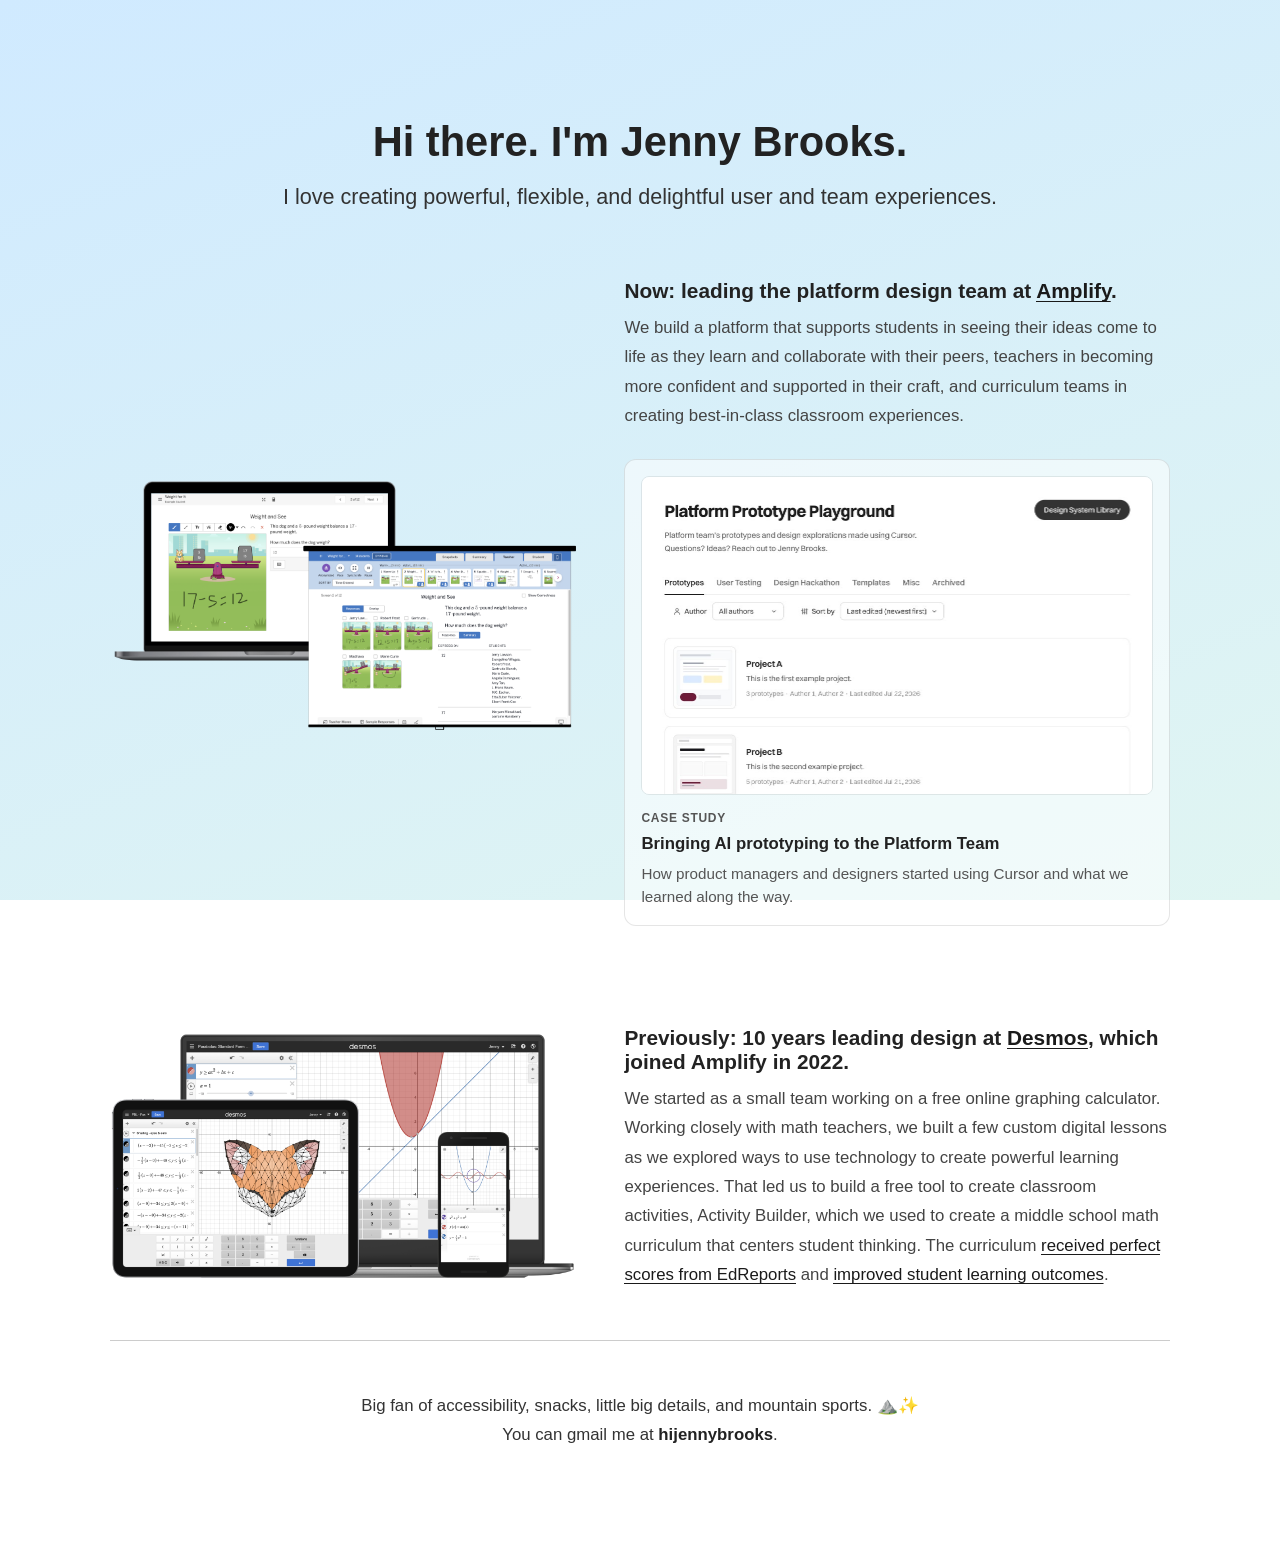
==== index.html @ a67f8aae "Improve case study layout with side-by-side images and updated thumbnails. Adds playground and GitHu" ====
<!DOCTYPE html>
<html lang="en-us">
  <head>
    <meta charset="UTF-8">
    <title>Jenny Brooks Design</title>
    <meta name="viewport" content="width=device-width, initial-scale=1">
    <link href="https://api.fontshare.com/v2/css?f[]=switzer@400,500,600,700&display=swap" rel="stylesheet">
    <link rel="stylesheet" type="text/css" href="stylesheets/stylesheet.css" media="screen">
  </head>
  <body>
    <main class="card">
      <header class="intro">
        <h1>Hi there. I'm Jenny Brooks.</h1>
        <p class="subtitle">I love creating powerful, flexible, and delightful user and team experiences.</p>
      </header>

      <div class="section">
        <img class="section-image" src="images/amplify.png" alt="Amplify Classroom activity about weights on a seesaw." />
        <div class="section-text">
          <p class="section-title">Now: leading the platform design team at <a href="https://teacher.desmos.com/">Amplify</a>.</p>
          <p class="section-description">We build a platform that supports students in seeing their ideas come to life as they learn and collaborate with their peers, teachers in becoming more confident and supported in their craft, and curriculum teams in creating best-in-class classroom experiences.</p>
          <a class="case-study-card" href="/cursor-design-team.html">
            <img class="case-study-card-image" src="images/platform-prototype-playground.png" alt="Platform Prototype Playground showing prototype project cards with author and sort filters." />
            <div class="case-study-card-body">
              <p class="case-study-card-label">Case study</p>
              <p class="case-study-card-title">Bringing AI prototyping to the Platform Team</p>
              <p class="case-study-card-description">How product managers and designers started using Cursor and what we learned along the way.</p>
            </div>
          </a>
        </div>
      </div>

      <div class="section">
        <img class="section-image" src="images/desmos.png" alt="Desmos graphing calculator shown on desktop, tablet, and mobile" />
        <div class="section-text">
          <p class="section-title">Previously: 10 years leading design at <a href="https://www.desmos.com/art">Desmos</a>, which joined Amplify in 2022.</p>
          <p class="section-description">We started as a small team working on a free online graphing calculator. Working closely with math teachers, we built a few custom digital lessons as we explored ways to use technology to create powerful learning experiences. That led us to build a free tool to create classroom activities, Activity Builder, which we used to create a middle school math curriculum that centers student thinking. The curriculum <a href="https://www.edreports.org/reports/overview/desmos-math-6-8-2022-2022">received perfect scores from EdReports</a> and <a href="https://amplify.com/news/new-efficacy-study-finds-desmos-math-6-8-significantly-improves-student-learning-outcomes-in-middle-grades/">improved student learning outcomes</a>.</p>
        </div>
      </div>

      <footer class="footer">
        Big fan of accessibility, snacks, little big details, and mountain sports. ⛰️✨
        <br />
        You can gmail me at <strong>hijennybrooks</strong>.
      </footer>
    </main>
  </body>
</html>
---- stylesheets/stylesheet.css ----
* {
  box-sizing: border-box;
  margin: 0;
  padding: 0;
}

body {
  font-family: "Switzer", "Helvetica Neue", Helvetica, Arial, sans-serif;
  background: linear-gradient(160deg, #d0eaff 0%, #e0f5f2 100%);
  background-attachment: fixed;
  min-height: 100vh;
  display: flex;
  justify-content: center;
  padding: clamp(16px, 3vw, 48px);
  -webkit-font-smoothing: antialiased;
  -moz-osx-font-smoothing: grayscale;
}

.card {
  max-width: 820px;
  width: 100%;
  padding: 64px;
}

.intro {
  text-align: center;
  margin-bottom: 56px;
}

h1 {
  font-size: 200%;
  font-weight: 700;
  color: #222;
  margin-bottom: 14px;
}

.subtitle {
  font-size: 1.3rem;
  color: #333;
  line-height: 1.6;
  max-width: 460px;
  margin: 0 auto;
}

.section + .section {
  margin-top: 100px;
}

.section-image {
  width: 100%;
  height: auto;
}

.section-text {
  margin-top: 20px;
}

.section-title {
  font-size: 1.15rem;
  font-weight: 600;
  color: #222
}

.section-description {
  font-size: 1.05rem;
  line-height: 1.75;
  color: #444;
  margin-top: 10px;
}

a {
  color: #1a1a1a;
  text-decoration: none;
  background:
    linear-gradient(currentColor, currentColor),
    linear-gradient(90deg, #4daed9, #6dbfb5);
  background-size: 100% 1px, 0 1px;
  background-position: 100% 100%, 0 100%;
  background-repeat: no-repeat;
  transition: background-size 400ms ease;
}

a:hover {
  background-size: 0 2px, 100% 2px;
}

.case-study-card {
  display: flex;
  flex-direction: column;
  gap: 16px;
  margin-top: 28px;
  padding: 16px;
  border-radius: 12px;
  border: 1px solid rgba(0, 0, 0, 0.1);
  background: rgba(255, 255, 255, 0.55);
  color: inherit;
  text-decoration: none;
  background-image: none;
  transition:
    border-color 200ms ease,
    background-color 200ms ease,
    transform 200ms ease;
}

.case-study-card:hover {
  background: rgba(255, 255, 255, 0.85);
  background-image: none;
  background-size: auto;
  border-color: rgba(77, 174, 217, 0.55);
  transform: translateY(-2px);
}

.case-study-card-image {
  width: 100%;
  aspect-ratio: 16 / 10;
  object-fit: cover;
  object-position: top left;
  border-radius: 8px;
  border: 1px solid rgba(0, 0, 0, 0.08);
  display: block;
}

.case-study-card-label {
  font-size: 0.75rem;
  font-weight: 600;
  letter-spacing: 0.06em;
  text-transform: uppercase;
  color: #555;
  margin-bottom: 8px;
}

.case-study-card-title {
  font-size: 1.05rem;
  font-weight: 600;
  color: #222;
  line-height: 1.35;
}

.case-study-card-description {
  font-size: 0.95rem;
  line-height: 1.55;
  color: #555;
  margin-top: 6px;
}

.footer {
  text-align: center;
  font-size: 105%;
  line-height: 1.75em;
  color: #333;
  margin-top: 50px;
  padding-top: 50px;
  border-top: 1px solid rgba(0, 0, 0, 0.2);
}

.footer strong {
  color: #222;
}

.article-back {
  margin-bottom: 32px;
  font-size: 0.95rem;
}

.article-back a {
  display: inline-flex;
  align-items: center;
  gap: 6px;
  background: none;
  transition: color 200ms ease;
}

.article-back a:hover {
  background: none;
  color: #145a6b;
}

.article-back-icon {
  flex-shrink: 0;
  transition: transform 200ms ease;
}

.article-back a:hover .article-back-icon {
  transform: translateX(-3px);
}

.article-label {
  font-size: 0.85rem;
  font-weight: 600;
  letter-spacing: 0.06em;
  text-transform: uppercase;
  color: #555;
  margin-bottom: 12px;
}

.article .intro {
  margin-bottom: 40px;
}

.article-hero {
  display: flex;
  flex-direction: column;
  gap: 28px;
  margin-bottom: 40px;
  padding-bottom: 40px;
  border-bottom: 1px solid rgba(0, 0, 0, 0.2);
}

.article-hero .article-summary {
  max-width: none;
  margin: 0;
}

.article-hero .article-figure {
  margin: 0;
}

.article-part-title {
  font-size: 1.15rem;
  font-weight: 600;
  color: #222;
  margin-bottom: 12px;
}

.article-summary {
  max-width: 640px;
  margin: 0 auto;
}

.article-summary p {
  font-size: 1.05rem;
  line-height: 1.75;
  color: #444;
}

.article-body {
  max-width: 640px;
  margin: 0 auto;
  padding-top: 40px;
}

.article-split {
  display: flex;
  flex-direction: column;
  gap: 24px;
  margin-top: 4px;
}

.article-split-text p + p {
  margin-top: 14px;
}

.article-split-text {
  min-width: 0;
}

.article-split .article-figure {
  margin: 0;
}

.article-body > .article-part-title {
  margin-bottom: 32px;
}

.article-section + .article-section {
  margin-top: 36px;
}

.article-section h2 {
  font-size: 1.15rem;
  font-weight: 600;
  color: #222;
  margin-bottom: 12px;
}

.article-section p {
  font-size: 1.05rem;
  line-height: 1.75;
  color: #444;
}

.article-section p + p {
  margin-top: 14px;
}

.article-figure {
  margin-top: 20px;
  margin-bottom: 24px;
}

.article-split + p,
.article-split + .article-split {
  margin-top: 14px;
}

.article-image {
  width: 100%;
  height: auto;
  border-radius: 8px;
  border: 1px solid rgba(0, 0, 0, 0.12);
}

.article-caption {
  margin-top: 10px;
  font-size: 0.9rem;
  line-height: 1.5;
  color: #555;
}

@media (min-width: 900px) {
  .article-hero {
    flex-direction: row;
    align-items: flex-start;
    gap: 40px;
    max-width: 960px;
    margin-left: auto;
    margin-right: auto;
  }

  .article-hero .article-summary {
    flex: 1;
    min-width: 0;
  }

  .article-hero .article-figure {
    flex: 0 0 42%;
  }

  .article-body {
    max-width: 960px;
  }

  .article-split {
    flex-direction: row;
    align-items: flex-start;
    gap: 36px;
  }

  .article-split--reverse {
    flex-direction: row-reverse;
  }

  .article-split-text {
    flex: 1;
  }

  .article-split .article-figure {
    flex: 0 0 44%;
  }
}

@media (min-width: 1280px) {
  .card {
    max-width: 1320px;
    padding: 80px 72px;
  }

  .intro {
    margin-bottom: 64px;
  }

  h1 {
    font-size: 2.6rem;
  }

  .subtitle {
    font-size: 1.35rem;
    max-width: none;
  }

  .section {
    display: flex;
    align-items: center;
    gap: 48px;
  }

  .section-image {
    width: 44%;
    flex-shrink: 0;
  }

  .section-text {
    margin-top: 0;
    flex: 1;
    min-width: 0;
  }

  .section-title {
    font-size: 1.3rem;
  }

  .section-description {
    font-size: 1.05rem;
  }
}

@media (max-width: 680px) {
  .card {
    padding: 36px 24px;
  }

  .intro {
    margin-bottom: 40px;
  }

  h1 {
    font-size: 1.6rem;
  }

  .subtitle {
    font-size: 1rem;
  }

  .section + .section {
    margin-top: 40px;
  }

  .footer {
    margin-top: 40px;
  }
}
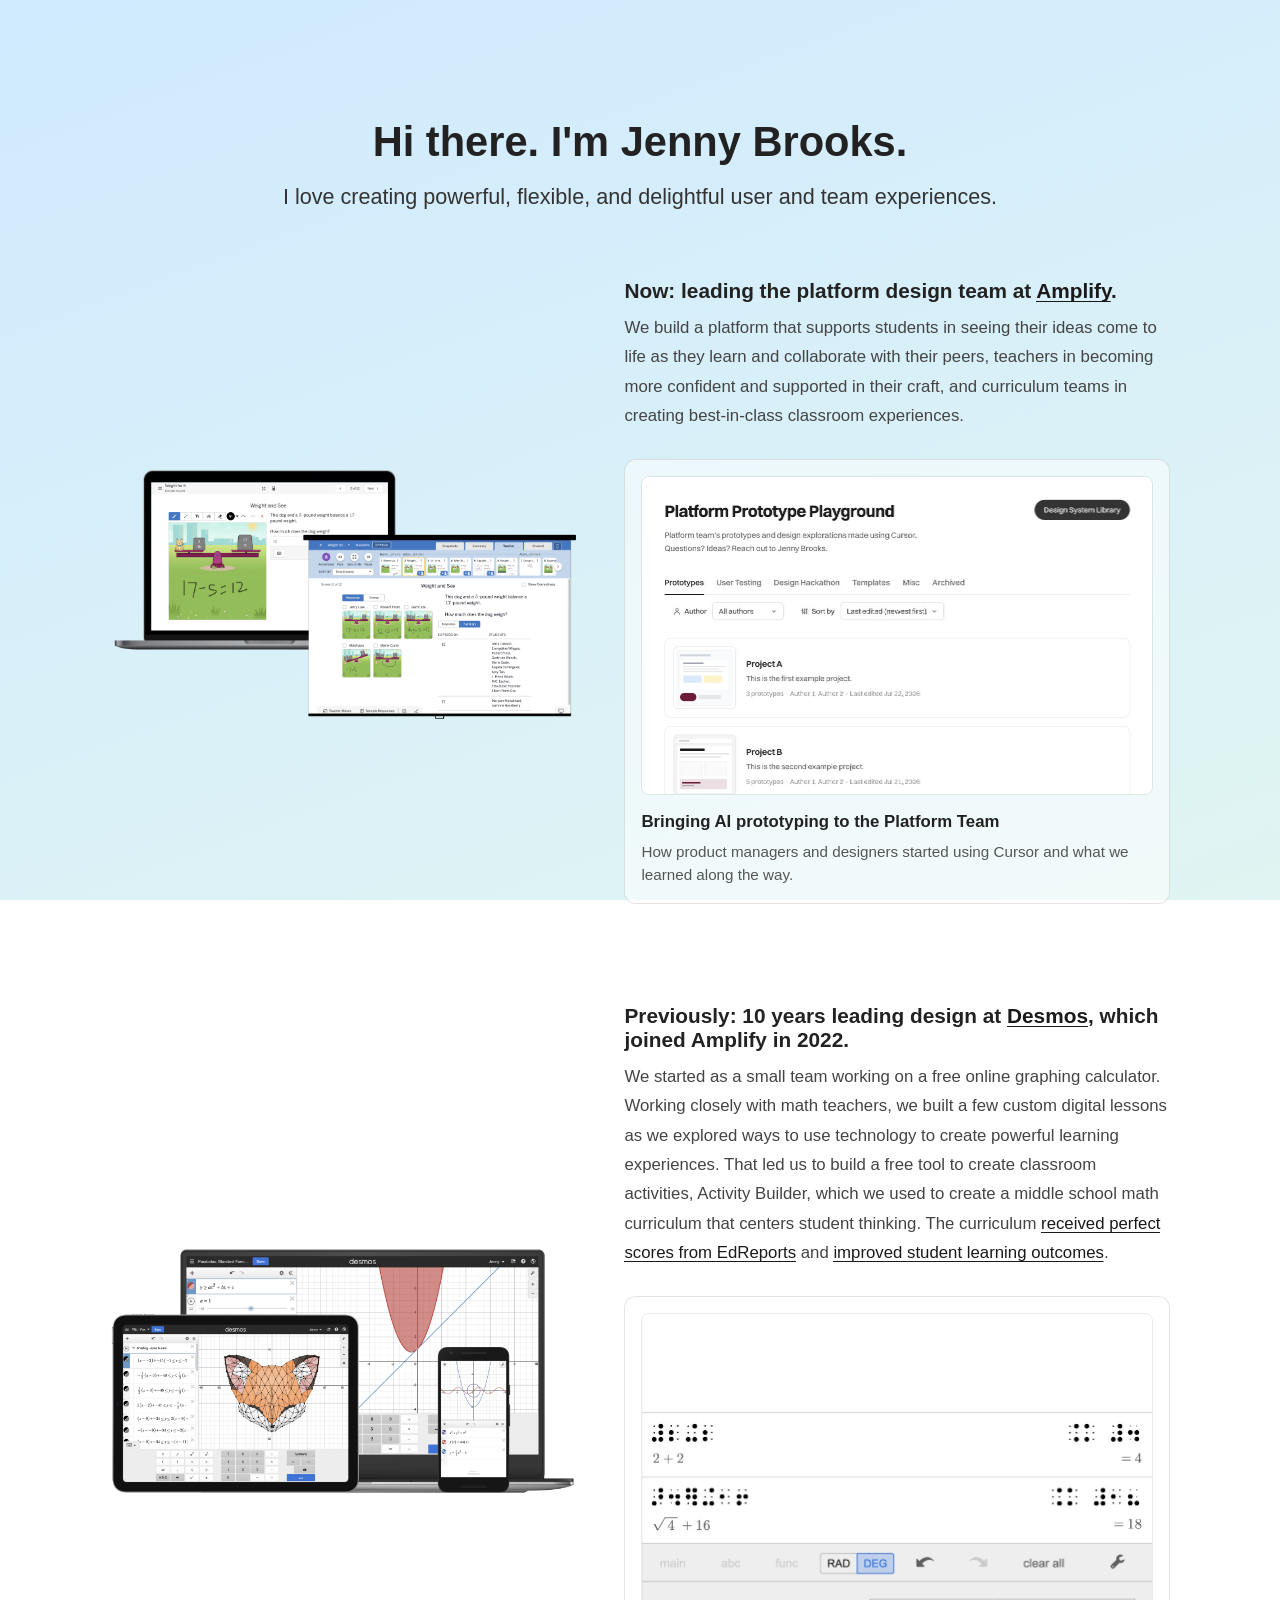
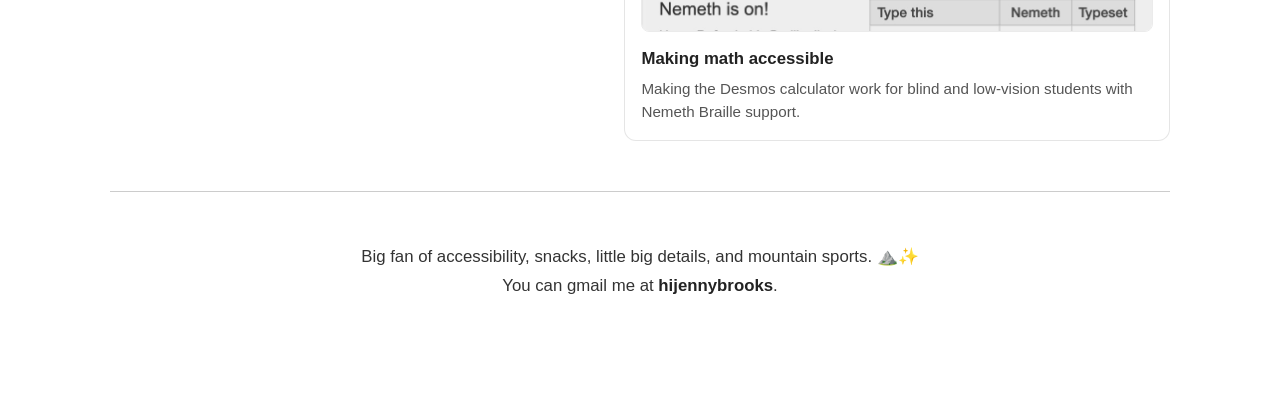
==== commit 1101ef4c: "Add Desmos accessibility case study and platform prototype playground. Document making math accessib" ====
--- a/index.html
+++ b/index.html
@@ -22,7 +22,6 @@
           <a class="case-study-card" href="/cursor-design-team.html">
             <img class="case-study-card-image" src="images/platform-prototype-playground.png" alt="Platform Prototype Playground showing prototype project cards with author and sort filters." />
             <div class="case-study-card-body">
-              <p class="case-study-card-label">Case study</p>
               <p class="case-study-card-title">Bringing AI prototyping to the Platform Team</p>
               <p class="case-study-card-description">How product managers and designers started using Cursor and what we learned along the way.</p>
             </div>
@@ -35,6 +34,13 @@
         <div class="section-text">
           <p class="section-title">Previously: 10 years leading design at <a href="https://www.desmos.com/art">Desmos</a>, which joined Amplify in 2022.</p>
           <p class="section-description">We started as a small team working on a free online graphing calculator. Working closely with math teachers, we built a few custom digital lessons as we explored ways to use technology to create powerful learning experiences. That led us to build a free tool to create classroom activities, Activity Builder, which we used to create a middle school math curriculum that centers student thinking. The curriculum <a href="https://www.edreports.org/reports/overview/desmos-math-6-8-2022-2022">received perfect scores from EdReports</a> and <a href="https://amplify.com/news/new-efficacy-study-finds-desmos-math-6-8-significantly-improves-student-learning-outcomes-in-middle-grades/">improved student learning outcomes</a>.</p>
+          <a class="case-study-card" href="/desmos-accessibility-features.html">
+            <img class="case-study-card-image" src="images/desmos-accessibility-features.png" alt="Desmos calculator with Nemeth Braille mode enabled, showing expressions in Braille dots and typeset math side by side." />
+            <div class="case-study-card-body">
+              <p class="case-study-card-title">Making math accessible</p>
+              <p class="case-study-card-description">Making the Desmos calculator work for blind and low-vision students with Nemeth Braille support.</p>
+            </div>
+          </a>
         </div>
       </div>
 
--- a/stylesheets/stylesheet.css
+++ b/stylesheets/stylesheet.css
@@ -233,6 +233,10 @@
   color: #444;
 }
 
+.article-summary p + p {
+  margin-top: 14px;
+}
+
 .article-body {
   max-width: 640px;
   margin: 0 auto;
@@ -298,6 +302,24 @@
   height: auto;
   border-radius: 8px;
   border: 1px solid rgba(0, 0, 0, 0.12);
+}
+
+.article-video {
+  position: relative;
+  width: 100%;
+  aspect-ratio: 16 / 9;
+  border-radius: 8px;
+  border: 1px solid rgba(0, 0, 0, 0.12);
+  overflow: hidden;
+  background: #000;
+}
+
+.article-video iframe {
+  position: absolute;
+  inset: 0;
+  width: 100%;
+  height: 100%;
+  border: 0;
 }
 
 .article-caption {
@@ -394,7 +416,280 @@
   }
 }
 
+/* Platform Prototype Playground */
+
+.playground-body {
+  background: #fff;
+  display: block;
+  padding: 0;
+}
+
+.playground {
+  max-width: 960px;
+  margin: 0 auto;
+  padding: 48px 32px 64px;
+}
+
+.playground-header {
+  display: flex;
+  align-items: flex-start;
+  justify-content: space-between;
+  gap: 24px;
+  margin-bottom: 32px;
+}
+
+.playground-title {
+  font-size: 2rem;
+  font-weight: 700;
+  color: #1a1a1a;
+  margin-bottom: 14px;
+  text-align: left;
+  letter-spacing: -0.02em;
+}
+
+.playground-intro {
+  font-size: 0.95rem;
+  line-height: 1.55;
+  color: #555;
+  max-width: none;
+  margin: 0;
+}
+
+.playground-intro + .playground-intro {
+  margin-top: 2px;
+}
+
+.playground-dsl-btn {
+  flex-shrink: 0;
+  display: inline-flex;
+  align-items: center;
+  padding: 10px 18px;
+  border-radius: 999px;
+  background: #333;
+  color: #fff;
+  font-size: 0.9rem;
+  font-weight: 500;
+  white-space: nowrap;
+  background-image: none;
+  transition: background-color 200ms ease;
+}
+
+.playground-dsl-btn:hover {
+  background: #1a1a1a;
+  background-image: none;
+  background-size: auto;
+  color: #fff;
+}
+
+.playground-tabs {
+  display: flex;
+  flex-wrap: wrap;
+  gap: 4px 24px;
+  border-bottom: 1px solid #e0e0e0;
+  margin-bottom: 0;
+}
+
+.playground-tab {
+  appearance: none;
+  border: none;
+  background: none;
+  padding: 12px 0;
+  margin-bottom: -1px;
+  font-family: inherit;
+  font-size: 0.95rem;
+  font-weight: 500;
+  color: #666;
+  cursor: pointer;
+  border-bottom: 2px solid transparent;
+  transition: color 200ms ease, border-color 200ms ease;
+}
+
+.playground-tab:hover {
+  color: #1a1a1a;
+}
+
+.playground-tab.is-active {
+  color: #1a1a1a;
+  border-bottom-color: #1a1a1a;
+}
+
+.playground-toolbar {
+  display: flex;
+  flex-wrap: wrap;
+  align-items: center;
+  gap: 20px 32px;
+  padding: 14px 16px;
+}
+
+.playground-filter {
+  display: flex;
+  align-items: center;
+  gap: 10px;
+}
+
+.playground-filter-label {
+  display: inline-flex;
+  align-items: center;
+  gap: 6px;
+  font-size: 0.875rem;
+  font-weight: 500;
+  color: #444;
+}
+
+.playground-filter-icon {
+  color: #666;
+}
+
+.playground-select {
+  appearance: none;
+  font-family: inherit;
+  font-size: 0.875rem;
+  color: #333;
+  background: #fff url("data:image/svg+xml,%3Csvg xmlns='http://www.w3.org/2000/svg' width='12' height='12' viewBox='0 0 12 12' fill='none'%3E%3Cpath d='M3 4.5L6 7.5L9 4.5' stroke='%23666' stroke-width='1.25' stroke-linecap='round' stroke-linejoin='round'/%3E%3C/svg%3E") no-repeat right 12px center;
+  border: 1px solid #d8d8d8;
+  border-radius: 8px;
+  padding: 8px 32px 8px 12px;
+  cursor: pointer;
+}
+
+.playground-select:focus {
+  outline: 2px solid #6f1d3a;
+  outline-offset: 1px;
+}
+
+.playground-cards {
+  list-style: none;
+  display: flex;
+  flex-direction: column;
+  gap: 16px;
+  padding-top: 20px;
+}
+
+.playground-card {
+  display: flex;
+  gap: 20px;
+  padding: 16px;
+  border: 1px solid #e8e8e8;
+  border-radius: 12px;
+  background: #fff;
+  color: inherit;
+  text-decoration: none;
+  background-image: none;
+  transition:
+    border-color 200ms ease,
+    background-color 200ms ease,
+    box-shadow 200ms ease;
+}
+
+.playground-card:hover {
+  background: #fff;
+  background-image: none;
+  background-size: auto;
+  border-color: #ccc;
+  box-shadow: 0 2px 8px rgba(0, 0, 0, 0.06);
+}
+
+.playground-card-thumb {
+  flex-shrink: 0;
+  width: 120px;
+  height: 120px;
+  border-radius: 8px;
+  border: 1px solid #e0e0e0;
+  overflow: hidden;
+  background: #f0f0f0;
+}
+
+.playground-card-thumb img {
+  width: 100%;
+  height: 100%;
+  object-fit: cover;
+  object-position: top left;
+  display: block;
+}
+
+.playground-card-body {
+  flex: 1;
+  min-width: 0;
+  display: flex;
+  flex-direction: column;
+  justify-content: center;
+  gap: 6px;
+}
+
+.playground-card-title {
+  font-size: 1.05rem;
+  font-weight: 600;
+  color: #1a1a1a;
+  line-height: 1.35;
+}
+
+.playground-card-description {
+  font-size: 0.9rem;
+  line-height: 1.5;
+  color: #555;
+}
+
+.playground-card-meta {
+  font-size: 0.8rem;
+  color: #888;
+  margin-top: 4px;
+}
+
+.playground-empty {
+  padding: 48px 16px;
+  text-align: center;
+  font-size: 0.95rem;
+  color: #888;
+}
+
 @media (max-width: 680px) {
+  .playground {
+    padding: 32px 20px 48px;
+  }
+
+  .playground-header {
+    flex-direction: column;
+    align-items: stretch;
+  }
+
+  .playground-dsl-btn {
+    align-self: flex-start;
+  }
+
+  .playground-tabs {
+    gap: 0 16px;
+  }
+
+  .playground-tab {
+    font-size: 0.875rem;
+    padding: 10px 0;
+  }
+
+  .playground-toolbar {
+    flex-direction: column;
+    align-items: stretch;
+    gap: 12px;
+  }
+
+  .playground-filter {
+    flex-direction: column;
+    align-items: stretch;
+    gap: 6px;
+  }
+
+  .playground-select {
+    width: 100%;
+  }
+
+  .playground-card {
+    flex-direction: column;
+  }
+
+  .playground-card-thumb {
+    width: 100%;
+    height: 160px;
+  }
+
   .card {
     padding: 36px 24px;
   }
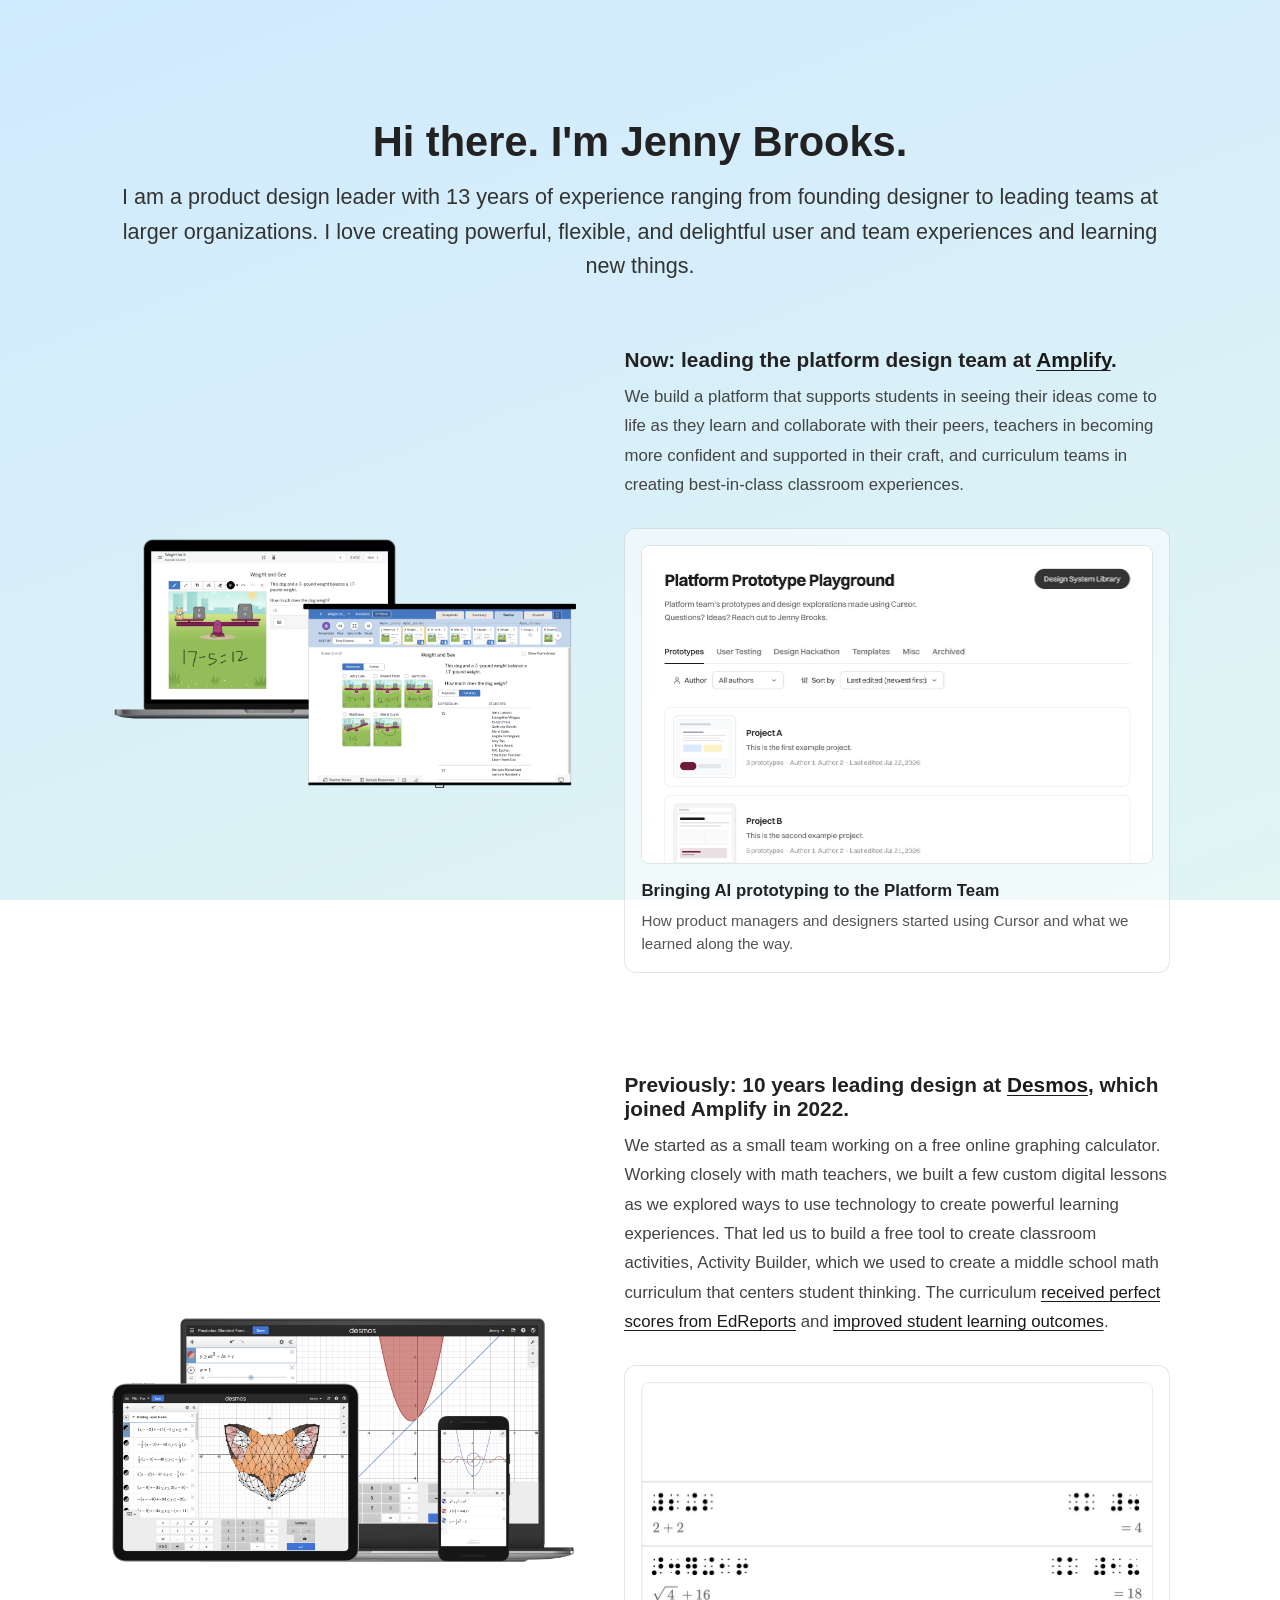
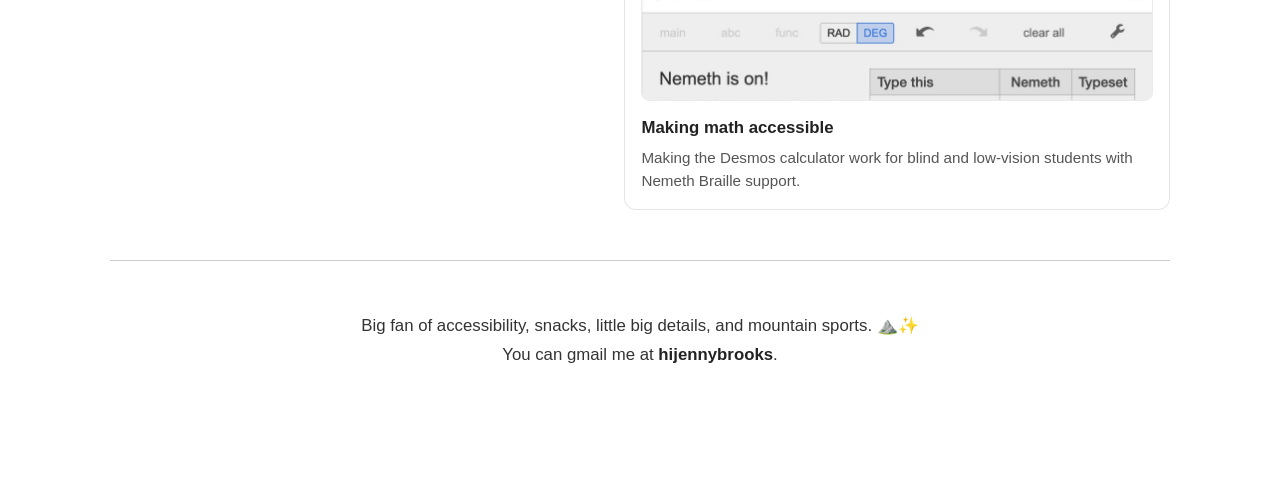
==== commit 47040f1c: "Add tactile graphic export to the accessibility case study and update the homepage intro. Co-authore" ====
--- a/index.html
+++ b/index.html
@@ -11,7 +11,7 @@
     <main class="card">
       <header class="intro">
         <h1>Hi there. I'm Jenny Brooks.</h1>
-        <p class="subtitle">I love creating powerful, flexible, and delightful user and team experiences.</p>
+        <p class="subtitle">I am a product design leader with 13 years of experience ranging from founding designer to leading teams at larger organizations. I love creating powerful, flexible, and delightful user and team experiences and learning new things.</p>
       </header>
 
       <div class="section">
--- a/stylesheets/stylesheet.css
+++ b/stylesheets/stylesheet.css
@@ -416,280 +416,7 @@
   }
 }
 
-/* Platform Prototype Playground */
-
-.playground-body {
-  background: #fff;
-  display: block;
-  padding: 0;
-}
-
-.playground {
-  max-width: 960px;
-  margin: 0 auto;
-  padding: 48px 32px 64px;
-}
-
-.playground-header {
-  display: flex;
-  align-items: flex-start;
-  justify-content: space-between;
-  gap: 24px;
-  margin-bottom: 32px;
-}
-
-.playground-title {
-  font-size: 2rem;
-  font-weight: 700;
-  color: #1a1a1a;
-  margin-bottom: 14px;
-  text-align: left;
-  letter-spacing: -0.02em;
-}
-
-.playground-intro {
-  font-size: 0.95rem;
-  line-height: 1.55;
-  color: #555;
-  max-width: none;
-  margin: 0;
-}
-
-.playground-intro + .playground-intro {
-  margin-top: 2px;
-}
-
-.playground-dsl-btn {
-  flex-shrink: 0;
-  display: inline-flex;
-  align-items: center;
-  padding: 10px 18px;
-  border-radius: 999px;
-  background: #333;
-  color: #fff;
-  font-size: 0.9rem;
-  font-weight: 500;
-  white-space: nowrap;
-  background-image: none;
-  transition: background-color 200ms ease;
-}
-
-.playground-dsl-btn:hover {
-  background: #1a1a1a;
-  background-image: none;
-  background-size: auto;
-  color: #fff;
-}
-
-.playground-tabs {
-  display: flex;
-  flex-wrap: wrap;
-  gap: 4px 24px;
-  border-bottom: 1px solid #e0e0e0;
-  margin-bottom: 0;
-}
-
-.playground-tab {
-  appearance: none;
-  border: none;
-  background: none;
-  padding: 12px 0;
-  margin-bottom: -1px;
-  font-family: inherit;
-  font-size: 0.95rem;
-  font-weight: 500;
-  color: #666;
-  cursor: pointer;
-  border-bottom: 2px solid transparent;
-  transition: color 200ms ease, border-color 200ms ease;
-}
-
-.playground-tab:hover {
-  color: #1a1a1a;
-}
-
-.playground-tab.is-active {
-  color: #1a1a1a;
-  border-bottom-color: #1a1a1a;
-}
-
-.playground-toolbar {
-  display: flex;
-  flex-wrap: wrap;
-  align-items: center;
-  gap: 20px 32px;
-  padding: 14px 16px;
-}
-
-.playground-filter {
-  display: flex;
-  align-items: center;
-  gap: 10px;
-}
-
-.playground-filter-label {
-  display: inline-flex;
-  align-items: center;
-  gap: 6px;
-  font-size: 0.875rem;
-  font-weight: 500;
-  color: #444;
-}
-
-.playground-filter-icon {
-  color: #666;
-}
-
-.playground-select {
-  appearance: none;
-  font-family: inherit;
-  font-size: 0.875rem;
-  color: #333;
-  background: #fff url("data:image/svg+xml,%3Csvg xmlns='http://www.w3.org/2000/svg' width='12' height='12' viewBox='0 0 12 12' fill='none'%3E%3Cpath d='M3 4.5L6 7.5L9 4.5' stroke='%23666' stroke-width='1.25' stroke-linecap='round' stroke-linejoin='round'/%3E%3C/svg%3E") no-repeat right 12px center;
-  border: 1px solid #d8d8d8;
-  border-radius: 8px;
-  padding: 8px 32px 8px 12px;
-  cursor: pointer;
-}
-
-.playground-select:focus {
-  outline: 2px solid #6f1d3a;
-  outline-offset: 1px;
-}
-
-.playground-cards {
-  list-style: none;
-  display: flex;
-  flex-direction: column;
-  gap: 16px;
-  padding-top: 20px;
-}
-
-.playground-card {
-  display: flex;
-  gap: 20px;
-  padding: 16px;
-  border: 1px solid #e8e8e8;
-  border-radius: 12px;
-  background: #fff;
-  color: inherit;
-  text-decoration: none;
-  background-image: none;
-  transition:
-    border-color 200ms ease,
-    background-color 200ms ease,
-    box-shadow 200ms ease;
-}
-
-.playground-card:hover {
-  background: #fff;
-  background-image: none;
-  background-size: auto;
-  border-color: #ccc;
-  box-shadow: 0 2px 8px rgba(0, 0, 0, 0.06);
-}
-
-.playground-card-thumb {
-  flex-shrink: 0;
-  width: 120px;
-  height: 120px;
-  border-radius: 8px;
-  border: 1px solid #e0e0e0;
-  overflow: hidden;
-  background: #f0f0f0;
-}
-
-.playground-card-thumb img {
-  width: 100%;
-  height: 100%;
-  object-fit: cover;
-  object-position: top left;
-  display: block;
-}
-
-.playground-card-body {
-  flex: 1;
-  min-width: 0;
-  display: flex;
-  flex-direction: column;
-  justify-content: center;
-  gap: 6px;
-}
-
-.playground-card-title {
-  font-size: 1.05rem;
-  font-weight: 600;
-  color: #1a1a1a;
-  line-height: 1.35;
-}
-
-.playground-card-description {
-  font-size: 0.9rem;
-  line-height: 1.5;
-  color: #555;
-}
-
-.playground-card-meta {
-  font-size: 0.8rem;
-  color: #888;
-  margin-top: 4px;
-}
-
-.playground-empty {
-  padding: 48px 16px;
-  text-align: center;
-  font-size: 0.95rem;
-  color: #888;
-}
-
 @media (max-width: 680px) {
-  .playground {
-    padding: 32px 20px 48px;
-  }
-
-  .playground-header {
-    flex-direction: column;
-    align-items: stretch;
-  }
-
-  .playground-dsl-btn {
-    align-self: flex-start;
-  }
-
-  .playground-tabs {
-    gap: 0 16px;
-  }
-
-  .playground-tab {
-    font-size: 0.875rem;
-    padding: 10px 0;
-  }
-
-  .playground-toolbar {
-    flex-direction: column;
-    align-items: stretch;
-    gap: 12px;
-  }
-
-  .playground-filter {
-    flex-direction: column;
-    align-items: stretch;
-    gap: 6px;
-  }
-
-  .playground-select {
-    width: 100%;
-  }
-
-  .playground-card {
-    flex-direction: column;
-  }
-
-  .playground-card-thumb {
-    width: 100%;
-    height: 160px;
-  }
-
   .card {
     padding: 36px 24px;
   }
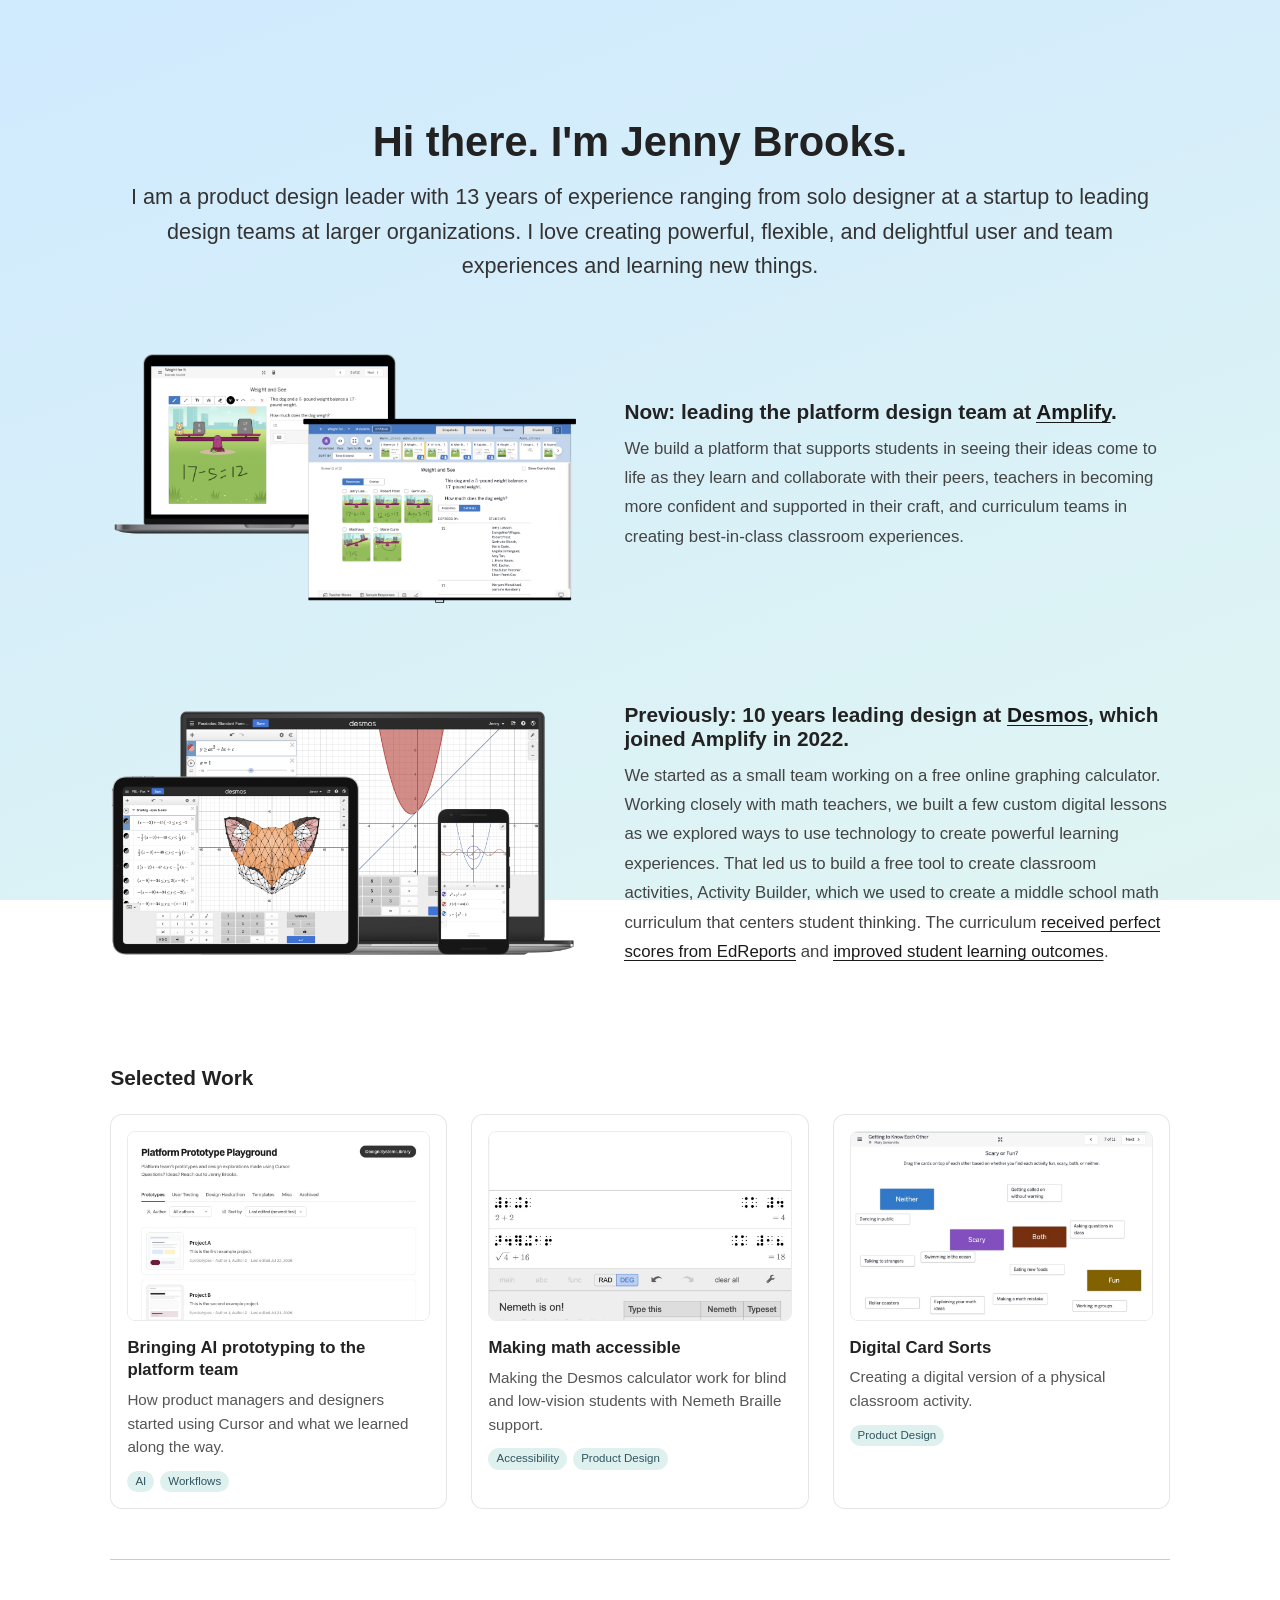
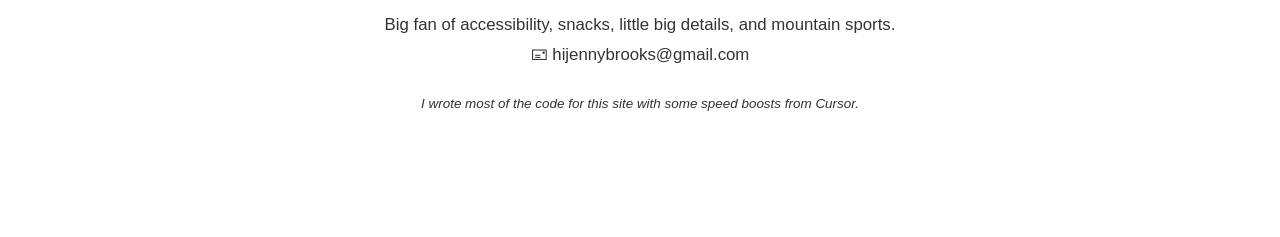
==== commit fb5941e9: "Add the Digital Card Sorts case study and group selected work on the homepage. Co-authored-by: Curso" ====
--- a/index.html
+++ b/index.html
@@ -11,7 +11,7 @@
     <main class="card">
       <header class="intro">
         <h1>Hi there. I'm Jenny Brooks.</h1>
-        <p class="subtitle">I am a product design leader with 13 years of experience ranging from founding designer to leading teams at larger organizations. I love creating powerful, flexible, and delightful user and team experiences and learning new things.</p>
+        <p class="subtitle">I am a product design leader with 13 years of experience ranging from solo designer at a startup to leading design teams at larger organizations. I love creating powerful, flexible, and delightful user and team experiences and learning new things.</p>
       </header>
 
       <div class="section">
@@ -19,13 +19,6 @@
         <div class="section-text">
           <p class="section-title">Now: leading the platform design team at <a href="https://teacher.desmos.com/">Amplify</a>.</p>
           <p class="section-description">We build a platform that supports students in seeing their ideas come to life as they learn and collaborate with their peers, teachers in becoming more confident and supported in their craft, and curriculum teams in creating best-in-class classroom experiences.</p>
-          <a class="case-study-card" href="/cursor-design-team.html">
-            <img class="case-study-card-image" src="images/platform-prototype-playground.png" alt="Platform Prototype Playground showing prototype project cards with author and sort filters." />
-            <div class="case-study-card-body">
-              <p class="case-study-card-title">Bringing AI prototyping to the Platform Team</p>
-              <p class="case-study-card-description">How product managers and designers started using Cursor and what we learned along the way.</p>
-            </div>
-          </a>
         </div>
       </div>
 
@@ -34,20 +27,51 @@
         <div class="section-text">
           <p class="section-title">Previously: 10 years leading design at <a href="https://www.desmos.com/art">Desmos</a>, which joined Amplify in 2022.</p>
           <p class="section-description">We started as a small team working on a free online graphing calculator. Working closely with math teachers, we built a few custom digital lessons as we explored ways to use technology to create powerful learning experiences. That led us to build a free tool to create classroom activities, Activity Builder, which we used to create a middle school math curriculum that centers student thinking. The curriculum <a href="https://www.edreports.org/reports/overview/desmos-math-6-8-2022-2022">received perfect scores from EdReports</a> and <a href="https://amplify.com/news/new-efficacy-study-finds-desmos-math-6-8-significantly-improves-student-learning-outcomes-in-middle-grades/">improved student learning outcomes</a>.</p>
+        </div>
+      </div>
+
+      <section class="selected-work">
+        <h2 class="selected-work-title">Selected Work</h2>
+        <div class="selected-work-grid">
+          <a class="case-study-card" href="/cursor-design-team.html">
+            <img class="case-study-card-image" src="images/platform-prototype-playground.png" alt="Platform Prototype Playground showing prototype project cards with author and sort filters." />
+            <div class="case-study-card-body">
+              <p class="case-study-card-title">Bringing AI prototyping to the platform team</p>
+              <p class="case-study-card-description">How product managers and designers started using Cursor and what we learned along the way.</p>
+              <ul class="case-study-card-tags" aria-label="Categories">
+                <li>AI</li>
+                <li>Workflows</li>
+              </ul>
+            </div>
+          </a>
           <a class="case-study-card" href="/desmos-accessibility-features.html">
             <img class="case-study-card-image" src="images/desmos-accessibility-features.png" alt="Desmos calculator with Nemeth Braille mode enabled, showing expressions in Braille dots and typeset math side by side." />
             <div class="case-study-card-body">
               <p class="case-study-card-title">Making math accessible</p>
               <p class="case-study-card-description">Making the Desmos calculator work for blind and low-vision students with Nemeth Braille support.</p>
+              <ul class="case-study-card-tags" aria-label="Categories">
+                <li>Accessibility</li>
+                <li>Product Design</li>
+              </ul>
+            </div>
+          </a>
+          <a class="case-study-card" href="/digital-card-sorts.html">
+            <img class="case-study-card-image" src="images/digital-card-sorts.png" alt="Card sort activity titled Scary or Fun, with activity cards placed near piles labeled Neither, Scary, Both, and Fun." />
+            <div class="case-study-card-body">
+              <p class="case-study-card-title">Digital Card Sorts</p>
+              <p class="case-study-card-description">Creating a digital version of a physical classroom activity.</p>
+              <ul class="case-study-card-tags" aria-label="Categories">
+                <li>Product Design</li>
+              </ul>
             </div>
           </a>
         </div>
-      </div>
+      </section>
 
       <footer class="footer">
-        Big fan of accessibility, snacks, little big details, and mountain sports. ⛰️✨
-        <br />
-        You can gmail me at <strong>hijennybrooks</strong>.
+        <p>Big fan of accessibility, snacks, little big details, and mountain sports.</p>
+        <p>🖃 hijennybrooks@gmail.com</p>
+        <p class="footer-credit">I wrote most of the code for this site with some speed boosts from Cursor.</p>
       </footer>
     </main>
   </body>
--- a/stylesheets/stylesheet.css
+++ b/stylesheets/stylesheet.css
@@ -84,11 +84,28 @@
   background-size: 0 2px, 100% 2px;
 }
 
+.selected-work {
+  margin-top: 100px;
+}
+
+.selected-work-title {
+  font-size: 1.15rem;
+  font-weight: 600;
+  color: #222;
+  margin-bottom: 24px;
+}
+
+.selected-work-grid {
+  display: grid;
+  grid-template-columns: 1fr;
+  gap: 20px;
+}
+
 .case-study-card {
   display: flex;
   flex-direction: column;
   gap: 16px;
-  margin-top: 28px;
+  height: 100%;
   padding: 16px;
   border-radius: 12px;
   border: 1px solid rgba(0, 0, 0, 0.1);
@@ -143,6 +160,25 @@
   margin-top: 6px;
 }
 
+.case-study-card-tags {
+  display: flex;
+  flex-wrap: wrap;
+  gap: 6px;
+  margin-top: 12px;
+  padding: 0;
+  list-style: none;
+}
+
+.case-study-card-tags li {
+  font-size: 0.72rem;
+  font-weight: 500;
+  line-height: 1;
+  color: #2f5560;
+  background: rgba(109, 191, 181, 0.22);
+  border-radius: 999px;
+  padding: 5px 8px;
+}
+
 .footer {
   text-align: center;
   font-size: 105%;
@@ -153,6 +189,12 @@
   border-top: 1px solid rgba(0, 0, 0, 0.2);
 }
 
+.footer-credit {
+  font-size: 0.8em;
+  margin-top: 1.5em;
+  font-style: italic;
+}
+
 .footer strong {
   color: #222;
 }
@@ -195,6 +237,30 @@
 
 .article .intro {
   margin-bottom: 40px;
+}
+
+.article .subtitle {
+  max-width: 40rem;
+}
+
+.article-quote {
+  max-width: 38rem;
+  margin: 18px auto 0;
+}
+
+.article-quote p {
+  font-size: 1.2rem;
+  line-height: 1.6;
+  color: #333;
+}
+
+.article-quote footer {
+  margin-top: 12px;
+  font-size: 0.95rem;
+}
+
+.article-quote cite {
+  font-style: normal;
 }
 
 .article-hero {
@@ -414,6 +480,17 @@
   .section-description {
     font-size: 1.05rem;
   }
+
+  .selected-work-title {
+    font-size: 1.3rem;
+  }
+}
+
+@media (min-width: 800px) {
+  .selected-work-grid {
+    grid-template-columns: 1fr 1fr 1fr;
+    gap: 24px;
+  }
 }
 
 @media (max-width: 680px) {
@@ -437,6 +514,10 @@
     margin-top: 40px;
   }
 
+  .selected-work {
+    margin-top: 40px;
+  }
+
   .footer {
     margin-top: 40px;
   }
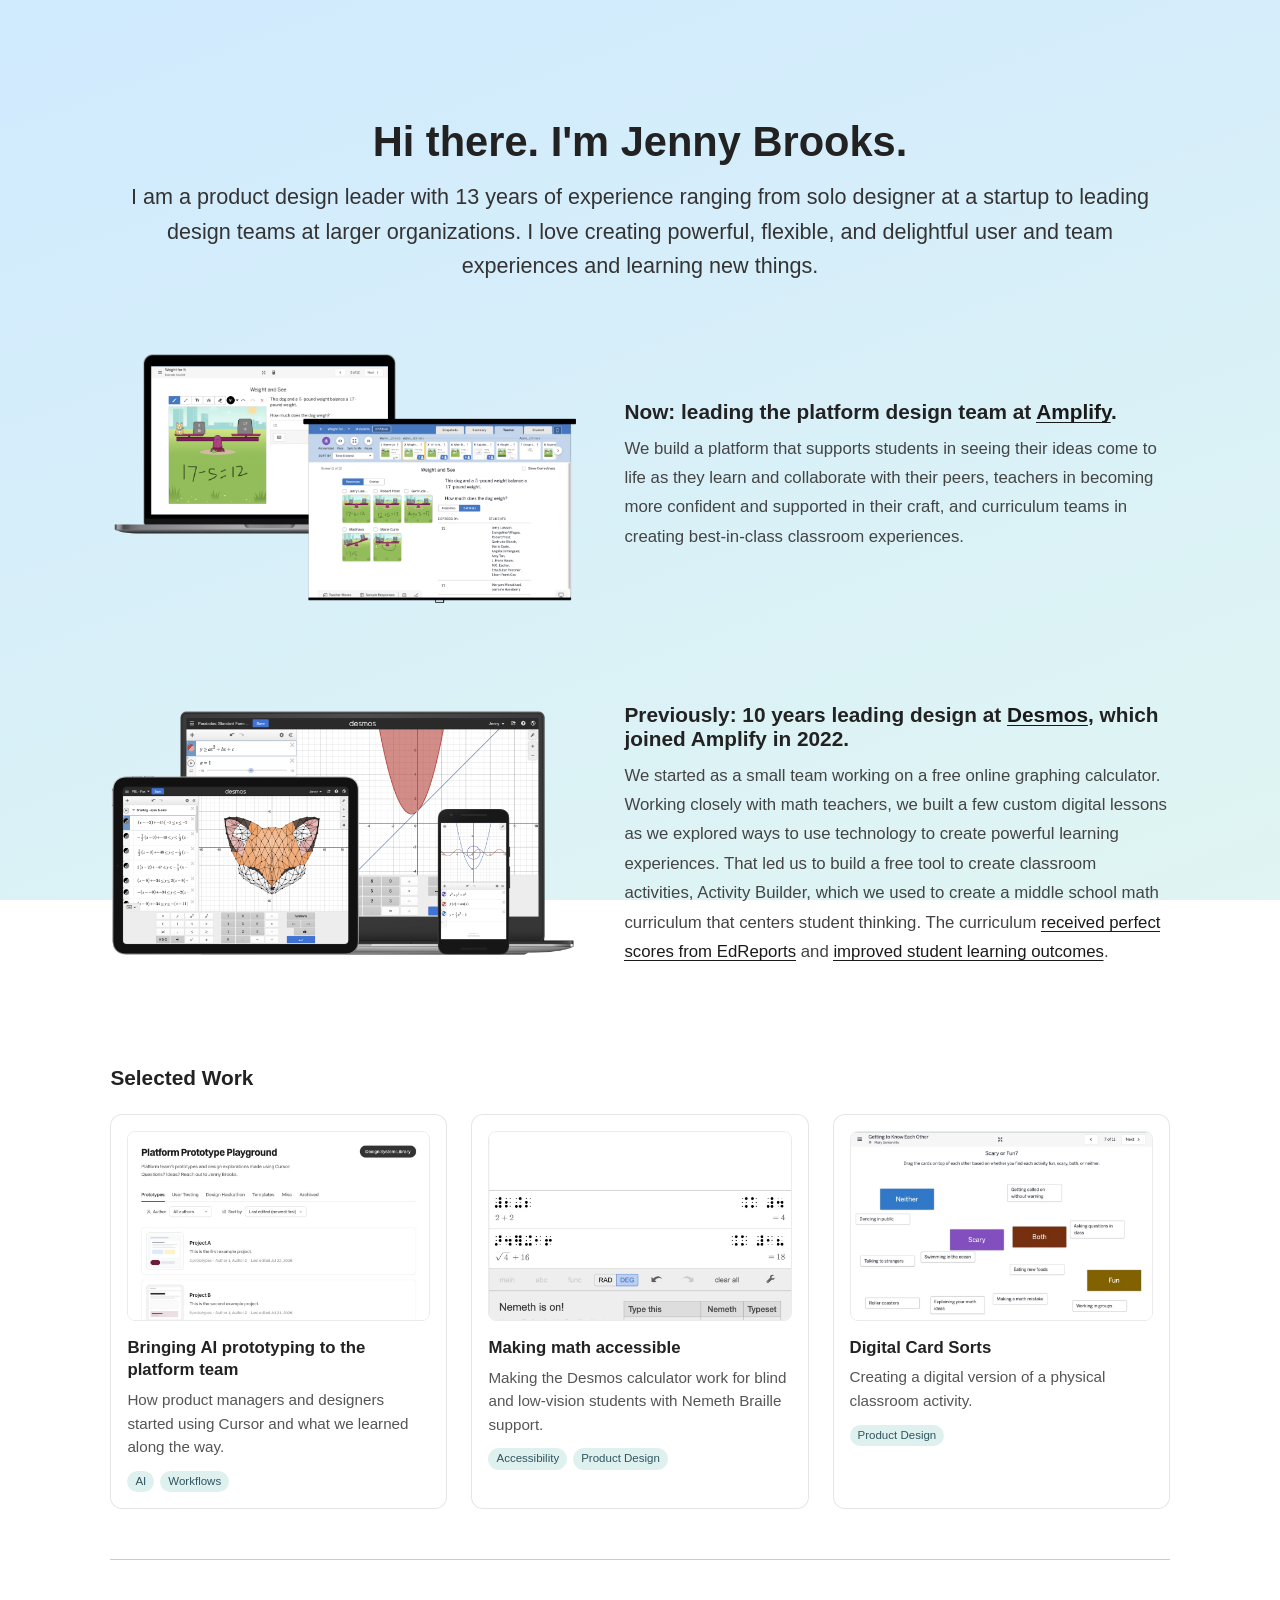
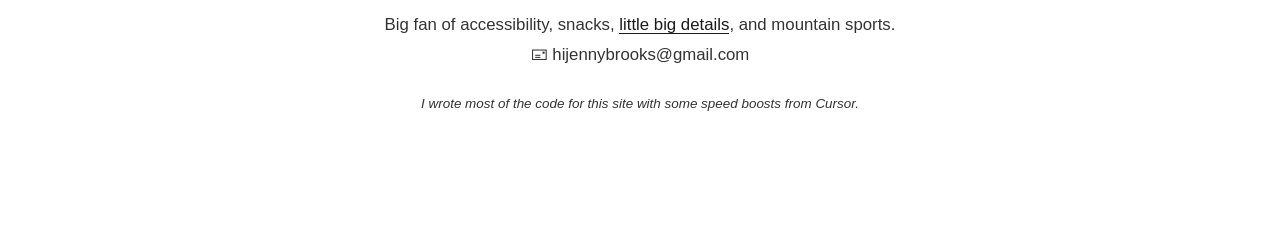
==== commit bbb1ad03: "Add a Little Big Details gallery and expand the card sorts case study. Co-authored-by: Cursor <curso" ====
--- a/index.html
+++ b/index.html
@@ -69,7 +69,7 @@
       </section>
 
       <footer class="footer">
-        <p>Big fan of accessibility, snacks, little big details, and mountain sports.</p>
+        <p>Big fan of accessibility, snacks, <a href="/little-big-details.html">little big details</a>, and mountain sports.</p>
         <p>🖃 hijennybrooks@gmail.com</p>
         <p class="footer-credit">I wrote most of the code for this site with some speed boosts from Cursor.</p>
       </footer>
--- a/stylesheets/stylesheet.css
+++ b/stylesheets/stylesheet.css
@@ -244,19 +244,23 @@
 }
 
 .article-quote {
-  max-width: 38rem;
-  margin: 18px auto 0;
-}
-
-.article-quote p {
-  font-size: 1.2rem;
+  margin: 28px 0 0;
+  padding-left: 18px;
+  border-left: 3px solid #6dbfb5;
+}
+
+.article-summary .article-quote p {
+  font-size: 1.12rem;
   line-height: 1.6;
-  color: #333;
+  font-style: italic;
+  color: #222;
 }
 
 .article-quote footer {
   margin-top: 12px;
-  font-size: 0.95rem;
+  font-size: 0.9rem;
+  font-style: normal;
+  color: #555;
 }
 
 .article-quote cite {
@@ -393,6 +397,107 @@
   font-size: 0.9rem;
   line-height: 1.5;
   color: #555;
+}
+
+.gallery .intro {
+  margin-bottom: 12px;
+}
+
+.gallery-hint {
+  margin-bottom: 28px;
+  text-align: center;
+  font-size: 0.95rem;
+  color: #555;
+}
+
+.gallery:not(:has(.detail)) .gallery-hint {
+  display: none;
+}
+
+.js .hover-gif {
+  opacity: 0;
+}
+
+.detail-grid {
+  display: grid;
+  grid-template-columns: 1fr;
+  gap: 20px;
+}
+
+.detail {
+  display: flex;
+  flex-direction: column;
+  margin: 0;
+  padding: 16px;
+  border-radius: 12px;
+  border: 1px solid rgba(0, 0, 0, 0.1);
+  background: rgba(255, 255, 255, 0.55);
+  transition:
+    border-color 200ms ease,
+    background-color 200ms ease,
+    transform 200ms ease;
+}
+
+.detail:hover,
+.detail:focus-within {
+  background: rgba(255, 255, 255, 0.85);
+  border-color: rgba(77, 174, 217, 0.55);
+  transform: translateY(-2px);
+}
+
+.detail-media {
+  display: block;
+  width: 100%;
+  margin: 0;
+  padding: 0;
+  border-radius: 8px;
+  border: 1px solid rgba(0, 0, 0, 0.08);
+  background: #fff;
+  overflow: hidden;
+  cursor: pointer;
+  font: inherit;
+  color: inherit;
+  line-height: 0;
+  touch-action: manipulation;
+}
+
+.detail-media:focus {
+  outline: none;
+}
+
+.detail-media:focus-visible {
+  outline: 2px solid #145a6b;
+  outline-offset: 3px;
+}
+
+.detail img,
+.detail-canvas {
+  width: 100%;
+  height: auto;
+  display: block;
+  border-radius: 8px;
+}
+
+.detail > img {
+  border: 1px solid rgba(0, 0, 0, 0.08);
+}
+
+.detail figcaption {
+  margin-top: 12px;
+  font-size: 0.95rem;
+  line-height: 1.5;
+  color: #444;
+}
+
+@media (prefers-reduced-motion: reduce) {
+  .detail {
+    transition: none;
+  }
+
+  .detail:hover,
+  .detail:focus-within {
+    transform: none;
+  }
 }
 
 @media (min-width: 900px) {
@@ -491,6 +596,17 @@
     grid-template-columns: 1fr 1fr 1fr;
     gap: 24px;
   }
+
+  .detail-grid {
+    grid-template-columns: 1fr 1fr;
+    gap: 24px;
+  }
+}
+
+@media (min-width: 1280px) {
+  .detail-grid {
+    grid-template-columns: 1fr 1fr 1fr;
+  }
 }
 
 @media (max-width: 680px) {
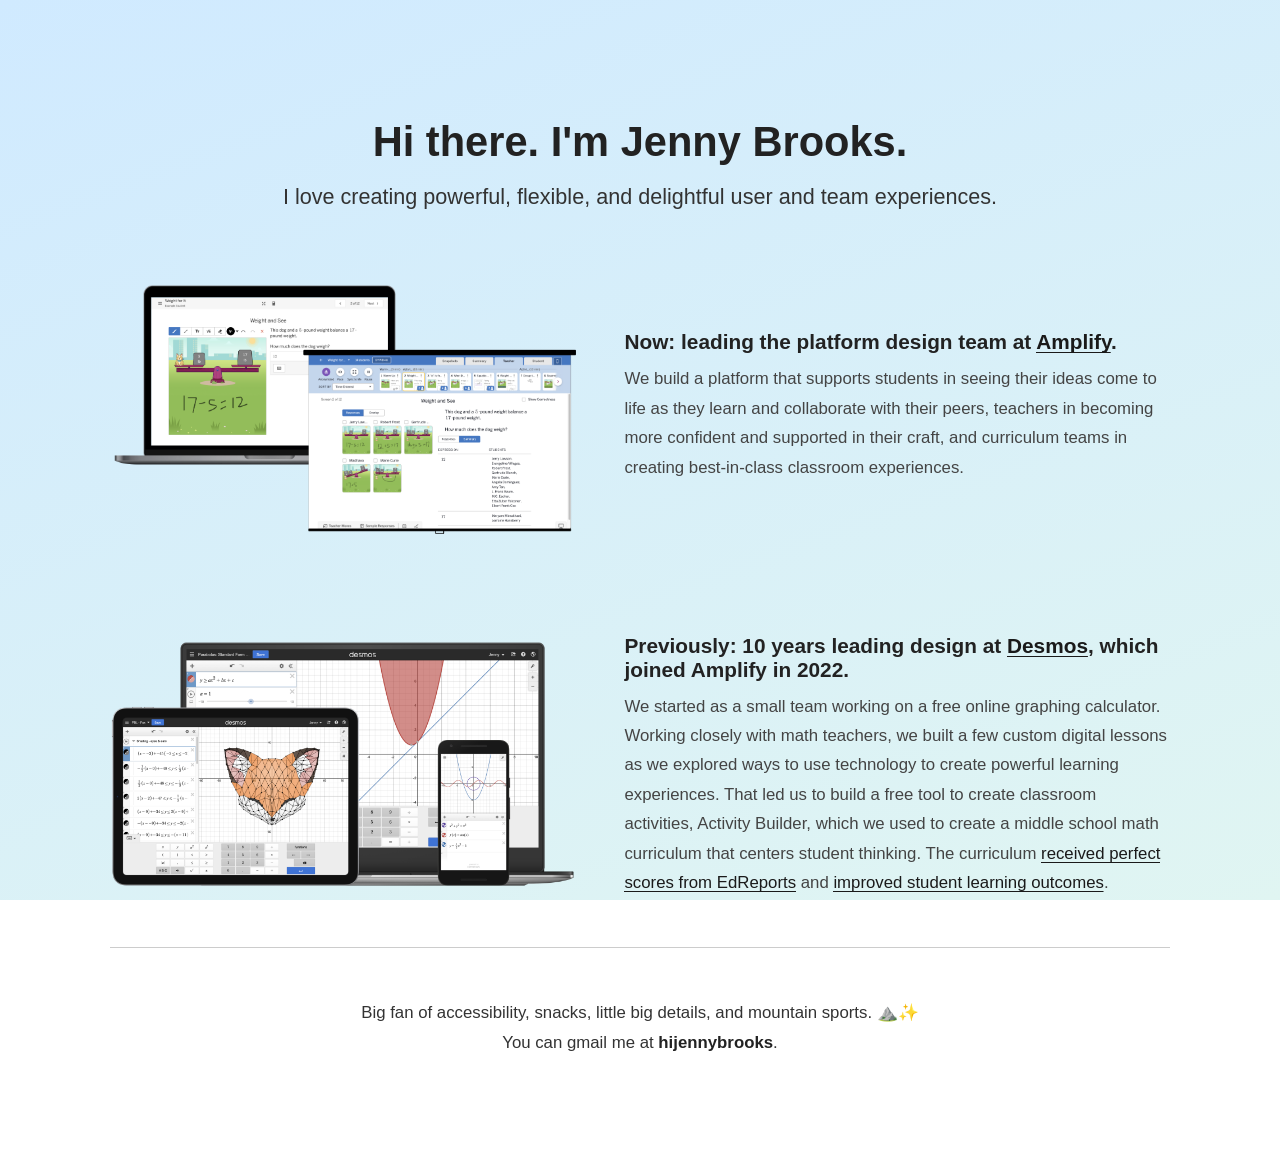
==== commit 88080526: "Add GoatCounter to track visits to the site. Co-authored-by: Cursor <cursoragent@cursor.com>" ====
--- a/index.html
+++ b/index.html
@@ -6,12 +6,14 @@
     <meta name="viewport" content="width=device-width, initial-scale=1">
     <link href="https://api.fontshare.com/v2/css?f[]=switzer@400,500,600,700&display=swap" rel="stylesheet">
     <link rel="stylesheet" type="text/css" href="stylesheets/stylesheet.css" media="screen">
+    <script data-goatcounter="https://jennybdesigns.goatcounter.com/count"
+            async src="//gc.zgo.at/count.js"></script>
   </head>
   <body>
     <main class="card">
       <header class="intro">
         <h1>Hi there. I'm Jenny Brooks.</h1>
-        <p class="subtitle">I am a product design leader with 13 years of experience ranging from solo designer at a startup to leading design teams at larger organizations. I love creating powerful, flexible, and delightful user and team experiences and learning new things.</p>
+        <p class="subtitle">I love creating powerful, flexible, and delightful user and team experiences.</p>
       </header>
 
       <div class="section">
@@ -30,48 +32,10 @@
         </div>
       </div>
 
-      <section class="selected-work">
-        <h2 class="selected-work-title">Selected Work</h2>
-        <div class="selected-work-grid">
-          <a class="case-study-card" href="/cursor-design-team.html">
-            <img class="case-study-card-image" src="images/platform-prototype-playground.png" alt="Platform Prototype Playground showing prototype project cards with author and sort filters." />
-            <div class="case-study-card-body">
-              <p class="case-study-card-title">Bringing AI prototyping to the platform team</p>
-              <p class="case-study-card-description">How product managers and designers started using Cursor and what we learned along the way.</p>
-              <ul class="case-study-card-tags" aria-label="Categories">
-                <li>AI</li>
-                <li>Workflows</li>
-              </ul>
-            </div>
-          </a>
-          <a class="case-study-card" href="/desmos-accessibility-features.html">
-            <img class="case-study-card-image" src="images/desmos-accessibility-features.png" alt="Desmos calculator with Nemeth Braille mode enabled, showing expressions in Braille dots and typeset math side by side." />
-            <div class="case-study-card-body">
-              <p class="case-study-card-title">Making math accessible</p>
-              <p class="case-study-card-description">Making the Desmos calculator work for blind and low-vision students with Nemeth Braille support.</p>
-              <ul class="case-study-card-tags" aria-label="Categories">
-                <li>Accessibility</li>
-                <li>Product Design</li>
-              </ul>
-            </div>
-          </a>
-          <a class="case-study-card" href="/digital-card-sorts.html">
-            <img class="case-study-card-image" src="images/digital-card-sorts.png" alt="Card sort activity titled Scary or Fun, with activity cards placed near piles labeled Neither, Scary, Both, and Fun." />
-            <div class="case-study-card-body">
-              <p class="case-study-card-title">Digital Card Sorts</p>
-              <p class="case-study-card-description">Creating a digital version of a physical classroom activity.</p>
-              <ul class="case-study-card-tags" aria-label="Categories">
-                <li>Product Design</li>
-              </ul>
-            </div>
-          </a>
-        </div>
-      </section>
-
       <footer class="footer">
-        <p>Big fan of accessibility, snacks, <a href="/little-big-details.html">little big details</a>, and mountain sports.</p>
-        <p>🖃 hijennybrooks@gmail.com</p>
-        <p class="footer-credit">I wrote most of the code for this site with some speed boosts from Cursor.</p>
+        Big fan of accessibility, snacks, little big details, and mountain sports. ⛰️✨
+        <br />
+        You can gmail me at <strong>hijennybrooks</strong>.
       </footer>
     </main>
   </body>
--- a/stylesheets/stylesheet.css
+++ b/stylesheets/stylesheet.css
@@ -419,14 +419,18 @@
 }
 
 .detail-grid {
-  display: grid;
-  grid-template-columns: 1fr;
+  display: flex;
+  flex-wrap: wrap;
+  align-items: flex-start;
   gap: 20px;
 }
 
 .detail {
   display: flex;
   flex-direction: column;
+  width: max-content;
+  max-width: 100%;
+  min-width: 0;
   margin: 0;
   padding: 16px;
   border-radius: 12px;
@@ -447,7 +451,8 @@
 
 .detail-media {
   display: block;
-  width: 100%;
+  width: max-content;
+  max-width: 100%;
   margin: 0;
   padding: 0;
   border-radius: 8px;
@@ -472,7 +477,8 @@
 
 .detail img,
 .detail-canvas {
-  width: 100%;
+  width: auto;
+  max-width: 100%;
   height: auto;
   display: block;
   border-radius: 8px;
@@ -598,14 +604,7 @@
   }
 
   .detail-grid {
-    grid-template-columns: 1fr 1fr;
     gap: 24px;
-  }
-}
-
-@media (min-width: 1280px) {
-  .detail-grid {
-    grid-template-columns: 1fr 1fr 1fr;
   }
 }
 
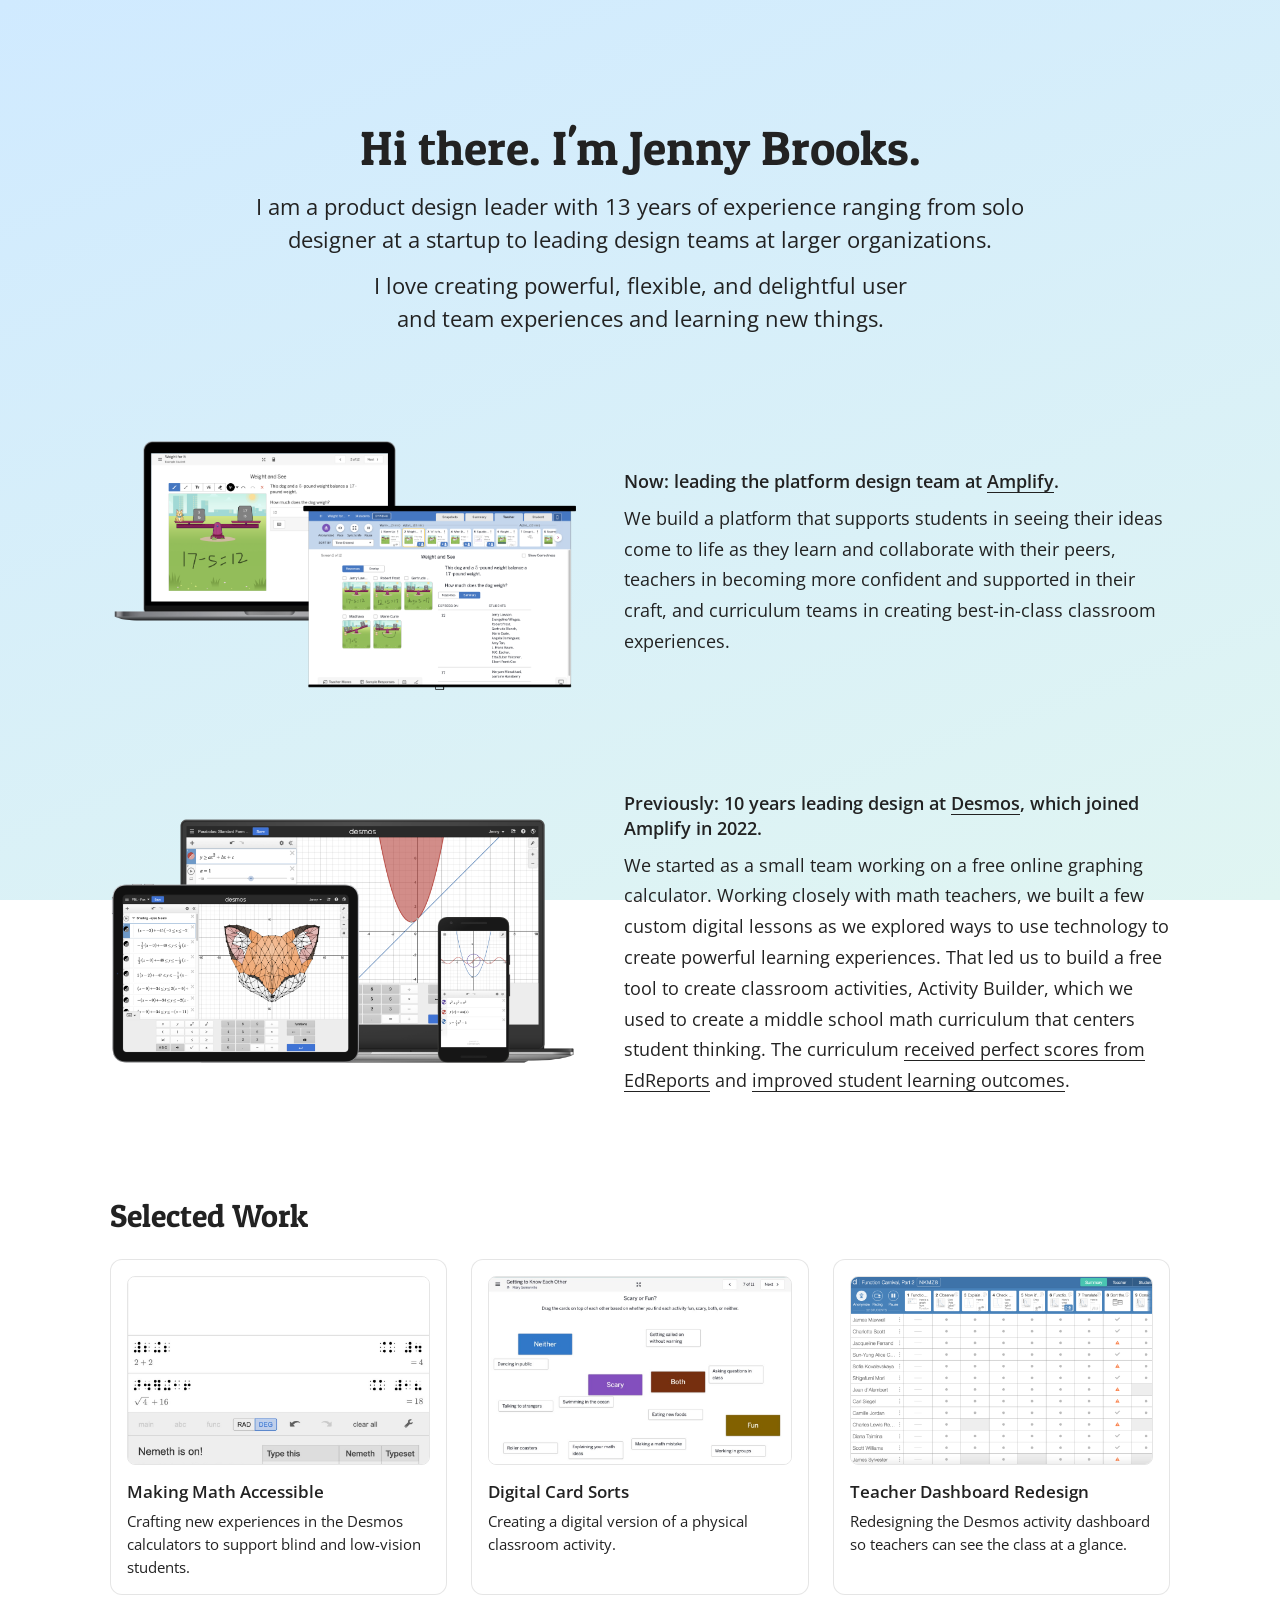
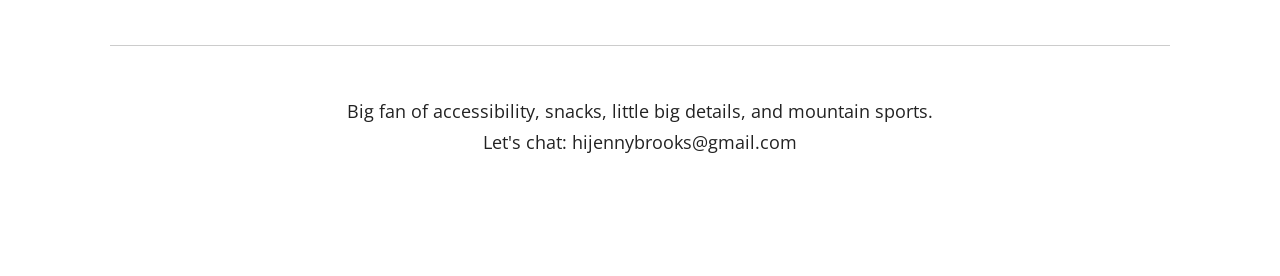
==== commit f9159a1c: "Add teacher dashboard case study and refresh site typography, breadcrumbs, and article layout. Co-au" ====
--- a/index.html
+++ b/index.html
@@ -4,16 +4,19 @@
     <meta charset="UTF-8">
     <title>Jenny Brooks Design</title>
     <meta name="viewport" content="width=device-width, initial-scale=1">
-    <link href="https://api.fontshare.com/v2/css?f[]=switzer@400,500,600,700&display=swap" rel="stylesheet">
+    <link rel="preconnect" href="https://fonts.googleapis.com">
+    <link rel="preconnect" href="https://fonts.gstatic.com" crossorigin>
+    <link href="https://fonts.googleapis.com/css2?family=Open+Sans:ital,wght@0,400;0,500;0,600;0,700;1,400&family=Patua+One&display=swap" rel="stylesheet">
     <link rel="stylesheet" type="text/css" href="stylesheets/stylesheet.css" media="screen">
-    <script data-goatcounter="https://jennybdesigns.goatcounter.com/count"
-            async src="//gc.zgo.at/count.js"></script>
   </head>
   <body>
     <main class="card">
       <header class="intro">
         <h1>Hi there. I'm Jenny Brooks.</h1>
-        <p class="subtitle">I love creating powerful, flexible, and delightful user and team experiences.</p>
+        <div class="subtitle">
+          <div>I am a product design leader with 13 years of experience ranging from solo designer at a startup to leading design teams at larger organizations. </div>
+          <div>I love creating powerful, flexible, and delightful user <div>and team experiences and learning new things.</div></div>
+        </div>
       </header>
 
       <div class="section">
@@ -32,10 +35,39 @@
         </div>
       </div>
 
+      <section class="selected-work">
+        <h2 class="selected-work-title">Selected Work</h2>
+        <div class="selected-work-grid">
+          <a class="case-study-card" href="/desmos-accessibility-features.html">
+            <img class="case-study-card-image" src="images/desmos-accessibility-features.png" alt="Desmos calculator with Nemeth Braille mode enabled, showing expressions in Braille dots and typeset math side by side." />
+            <div class="case-study-card-body">
+              <p class="case-study-card-title">Making Math Accessible</p>
+              <p class="case-study-card-description">Crafting new experiences in the Desmos calculators to support blind and low-vision students.</p>
+              
+            </div>
+          </a>
+          <a class="case-study-card" href="/digital-card-sorts.html">
+            <img class="case-study-card-image" src="images/digital-card-sorts.png" alt="Card sort activity titled Scary or Fun, with activity cards placed near piles labeled Neither, Scary, Both, and Fun." />
+            <div class="case-study-card-body">
+              <p class="case-study-card-title">Digital Card Sorts</p>
+              <p class="case-study-card-description">Creating a digital version of a physical classroom activity.</p>
+              
+            </div>
+          </a>
+          <a class="case-study-card" href="/teacher-dashboard-redesign.html">
+            <img class="case-study-card-image" src="images/teacher-dashboard-after.png" alt="Summary view of the redesigned Desmos teacher dashboard, with screen thumbnails across the top and a grid of student progress." />
+            <div class="case-study-card-body">
+              <p class="case-study-card-title">Teacher Dashboard Redesign</p>
+              <p class="case-study-card-description">Redesigning the Desmos activity dashboard so teachers can see the class at a glance.</p>
+              
+            </div>
+          </a>
+        </div>
+      </section>
+
       <footer class="footer">
-        Big fan of accessibility, snacks, little big details, and mountain sports. ⛰️✨
-        <br />
-        You can gmail me at <strong>hijennybrooks</strong>.
+        <p>Big fan of accessibility, snacks, little big details, and mountain sports.</p>
+        <p>Let's chat: hijennybrooks@gmail.com</p>
       </footer>
     </main>
   </body>
--- a/stylesheets/stylesheet.css
+++ b/stylesheets/stylesheet.css
@@ -1,3 +1,41 @@
+:root {
+  --ink: #222;
+  --muted: #555;
+  --blue: #4daed9;
+  --teal: #6dbfb5;
+  --teal-deep: #145a6b;
+
+  --surface: rgb(255 255 255 / 55%);
+  --surface-hover: rgb(255 255 255 / 85%);
+  --border: rgb(0 0 0 / 10%);
+  --border-strong: rgb(0 0 0 / 20%);
+  --border-hover: rgb(77 174 217 / 55%);
+
+  --font: "Open Sans", "Helvetica Neue", Helvetica, Arial, sans-serif;
+  --font-heading: "Patua One", Georgia, "Times New Roman", serif;
+  --text-xs: 0.75rem;
+  --text-sm: 0.95rem;
+  --text-md: 1.05rem;
+  --text-body: 1.1rem;
+  --text-heading: 1.15rem;
+  --text-lead: 1.3rem;
+  --text-h2: 2rem;
+  --text-h1: 3rem;
+  --leading: 1.75;
+  --leading-snug: 1.5;
+  --leading-tight: 1.35;
+
+  --radius: 12px;
+  --radius-sm: 8px;
+  --radius-pill: 999px;
+  --page-spacing: 60px;
+  --page-spacing-large: 100px;
+
+  --ease: 200ms ease;
+  --ease-slow: 400ms ease;
+  --lift: translateY(-2px);
+}
+
 * {
   box-sizing: border-box;
   margin: 0;
@@ -5,7 +43,8 @@
 }
 
 body {
-  font-family: "Switzer", "Helvetica Neue", Helvetica, Arial, sans-serif;
+  font-family: var(--font);
+  color: var(--ink);
   background: linear-gradient(160deg, #d0eaff 0%, #e0f5f2 100%);
   background-attachment: fixed;
   min-height: 100vh;
@@ -16,6 +55,39 @@
   -moz-osx-font-smoothing: grayscale;
 }
 
+a {
+  color: inherit;
+  text-decoration: none;
+}
+
+a:not(.case-study-card) {
+  background-image:
+    linear-gradient(currentColor, currentColor),
+    linear-gradient(90deg, var(--blue), var(--teal));
+  background-size: 100% 1px, 0 1px;
+  background-position: 100% 100%, 0 100%;
+  background-repeat: no-repeat;
+  transition: background-size var(--ease-slow);
+}
+
+a:not(.case-study-card):hover {
+  background-size: 0 2px, 100% 2px;
+}
+
+h1, h2 {
+  font-family: var(--font-heading);
+  font-weight: 400;
+}
+
+h1 {
+  font-size: var(--text-h1);
+  margin-bottom: 14px;
+}
+
+h2 {
+  font-size: var(--text-h2);
+}
+
 .card {
   max-width: 820px;
   width: 100%;
@@ -27,23 +99,22 @@
   margin-bottom: 56px;
 }
 
-h1 {
-  font-size: 200%;
-  font-weight: 700;
-  color: #222;
-  margin-bottom: 14px;
-}
-
 .subtitle {
-  font-size: 1.3rem;
-  color: #333;
-  line-height: 1.6;
-  max-width: 460px;
+  font-size: var(--text-lead);
+  line-height: var(--leading-snug);
+  max-width: 800px;
   margin: 0 auto;
 }
 
-.section + .section {
-  margin-top: 100px;
+.subtitle div + div {
+  margin-top: 14px;
+}
+
+/* Home */
+
+.section + .section,
+.selected-work {
+  margin-top: var(--page-spacing-large);
 }
 
 .section-image {
@@ -55,43 +126,27 @@
   margin-top: 20px;
 }
 
+.section-title,
+.article-part-title {
+  font-size: var(--text-heading);
+}
+
 .section-title {
-  font-size: 1.15rem;
   font-weight: 600;
-  color: #222
+}
+
+.section-description,
+.article-summary p,
+.article-section p {
+  font-size: var(--text-body);
+  line-height: var(--leading);
 }
 
 .section-description {
-  font-size: 1.05rem;
-  line-height: 1.75;
-  color: #444;
   margin-top: 10px;
 }
 
-a {
-  color: #1a1a1a;
-  text-decoration: none;
-  background:
-    linear-gradient(currentColor, currentColor),
-    linear-gradient(90deg, #4daed9, #6dbfb5);
-  background-size: 100% 1px, 0 1px;
-  background-position: 100% 100%, 0 100%;
-  background-repeat: no-repeat;
-  transition: background-size 400ms ease;
-}
-
-a:hover {
-  background-size: 0 2px, 100% 2px;
-}
-
-.selected-work {
-  margin-top: 100px;
-}
-
 .selected-work-title {
-  font-size: 1.15rem;
-  font-weight: 600;
-  color: #222;
   margin-bottom: 24px;
 }
 
@@ -101,30 +156,40 @@
   gap: 20px;
 }
 
-.case-study-card {
+.case-study-card,
+.detail {
   display: flex;
   flex-direction: column;
+  padding: 16px;
+  border: 1px solid var(--border);
+  border-radius: var(--radius);
+  background: var(--surface);
+  transition:
+    border-color var(--ease),
+    background-color var(--ease),
+    transform var(--ease);
+}
+
+.case-study-card {
   gap: 16px;
   height: 100%;
-  padding: 16px;
-  border-radius: 12px;
-  border: 1px solid rgba(0, 0, 0, 0.1);
-  background: rgba(255, 255, 255, 0.55);
-  color: inherit;
-  text-decoration: none;
-  background-image: none;
-  transition:
-    border-color 200ms ease,
-    background-color 200ms ease,
-    transform 200ms ease;
-}
-
-.case-study-card:hover {
-  background: rgba(255, 255, 255, 0.85);
-  background-image: none;
-  background-size: auto;
-  border-color: rgba(77, 174, 217, 0.55);
-  transform: translateY(-2px);
+}
+
+.case-study-card:hover,
+.detail:hover,
+.detail:focus-within {
+  background: var(--surface-hover);
+  border-color: var(--border-hover);
+  transform: var(--lift);
+}
+
+.case-study-card-image,
+.article-image,
+.article-video,
+.detail-media,
+.detail > img {
+  border: 1px solid var(--border);
+  border-radius: var(--radius-sm);
 }
 
 .case-study-card-image {
@@ -132,135 +197,95 @@
   aspect-ratio: 16 / 10;
   object-fit: cover;
   object-position: top left;
-  border-radius: 8px;
-  border: 1px solid rgba(0, 0, 0, 0.08);
   display: block;
 }
 
-.case-study-card-label {
-  font-size: 0.75rem;
+.case-study-card-title {
+  font-size: var(--text-md);
   font-weight: 600;
-  letter-spacing: 0.06em;
-  text-transform: uppercase;
-  color: #555;
-  margin-bottom: 8px;
-}
-
-.case-study-card-title {
-  font-size: 1.05rem;
-  font-weight: 600;
-  color: #222;
-  line-height: 1.35;
+  line-height: var(--leading-tight);
 }
 
 .case-study-card-description {
-  font-size: 0.95rem;
-  line-height: 1.55;
-  color: #555;
+  font-size: var(--text-sm);
+  line-height: var(--leading-snug);
+  color: var(--ink);
   margin-top: 6px;
 }
 
-.case-study-card-tags {
+
+
+.footer {
+  text-align: center;
+  font-size: var(--text-body);
+  line-height: var(--leading);
+  margin-top: 50px;
+  padding-top: 50px;
+  border-top: 1px solid var(--border-strong);
+}
+
+/* Article */
+
+.breadcrumbs {
+  margin-bottom: 32px;
+  font-size: var(--text-sm);
+  line-height: var(--leading-snug);
+}
+
+.breadcrumbs ol {
   display: flex;
   flex-wrap: wrap;
-  gap: 6px;
-  margin-top: 12px;
-  padding: 0;
+  align-items: baseline;
+  gap: 0.45em;
   list-style: none;
 }
 
-.case-study-card-tags li {
-  font-size: 0.72rem;
-  font-weight: 500;
-  line-height: 1;
-  color: #2f5560;
-  background: rgba(109, 191, 181, 0.22);
-  border-radius: 999px;
-  padding: 5px 8px;
-}
-
-.footer {
-  text-align: center;
-  font-size: 105%;
-  line-height: 1.75em;
-  color: #333;
-  margin-top: 50px;
-  padding-top: 50px;
-  border-top: 1px solid rgba(0, 0, 0, 0.2);
-}
-
-.footer-credit {
-  font-size: 0.8em;
-  margin-top: 1.5em;
-  font-style: italic;
-}
-
-.footer strong {
-  color: #222;
-}
-
-.article-back {
-  margin-bottom: 32px;
-  font-size: 0.95rem;
-}
-
-.article-back a {
+.breadcrumbs li {
   display: inline-flex;
-  align-items: center;
-  gap: 6px;
-  background: none;
-  transition: color 200ms ease;
-}
-
-.article-back a:hover {
-  background: none;
-  color: #145a6b;
-}
-
-.article-back-icon {
-  flex-shrink: 0;
-  transition: transform 200ms ease;
-}
-
-.article-back a:hover .article-back-icon {
-  transform: translateX(-3px);
-}
-
-.article-label {
-  font-size: 0.85rem;
-  font-weight: 600;
-  letter-spacing: 0.06em;
-  text-transform: uppercase;
-  color: #555;
-  margin-bottom: 12px;
+  align-items: baseline;
+  gap: 0.45em;
+  color: var(--ink);
+}
+
+.breadcrumbs li:not(:last-child)::after {
+  content: "/";
+  color: var(--muted);
+}
+
+.breadcrumbs [aria-current="page"] {
+  color: var(--ink);
 }
 
 .article .intro {
-  margin-bottom: 40px;
+  margin-bottom: var(--page-spacing);
 }
 
 .article .subtitle {
   max-width: 40rem;
+}
+
+.article-part-title,
+.article-section h2 {
+  margin-bottom: 12px;
 }
 
 .article-quote {
   margin: 28px 0 0;
   padding-left: 18px;
-  border-left: 3px solid #6dbfb5;
+  border-left: 3px solid var(--teal);
 }
 
 .article-summary .article-quote p {
-  font-size: 1.12rem;
-  line-height: 1.6;
+  font-size: var(--text-heading);
+  line-height: var(--leading);
   font-style: italic;
-  color: #222;
 }
 
 .article-quote footer {
   margin-top: 12px;
-  font-size: 0.9rem;
+  font-size: var(--text-sm);
   font-style: normal;
-  color: #555;
+  color: var(--muted);
 }
 
 .article-quote cite {
@@ -271,9 +296,13 @@
   display: flex;
   flex-direction: column;
   gap: 28px;
-  margin-bottom: 40px;
-  padding-bottom: 40px;
-  border-bottom: 1px solid rgba(0, 0, 0, 0.2);
+  padding-bottom: var(--page-spacing);
+  border-bottom: 1px solid var(--border-strong);
+}
+
+.article-hero:not(:has(> .article-figure)) {
+  padding-bottom: 0;
+  border-bottom: none;
 }
 
 .article-hero .article-summary {
@@ -281,36 +310,27 @@
   margin: 0;
 }
 
-.article-hero .article-figure {
-  margin: 0;
-}
-
-.article-part-title {
-  font-size: 1.15rem;
-  font-weight: 600;
-  color: #222;
-  margin-bottom: 12px;
-}
-
 .article-summary {
   max-width: 640px;
   margin: 0 auto;
 }
 
-.article-summary p {
-  font-size: 1.05rem;
-  line-height: 1.75;
-  color: #444;
-}
-
-.article-summary p + p {
+.article-summary p + p,
+.article-section p + p,
+.article-split-text p + p,
+.article-split + p,
+.article-split + .article-split {
   margin-top: 14px;
 }
 
 .article-body {
   max-width: 640px;
   margin: 0 auto;
-  padding-top: 40px;
+  padding-top: var(--page-spacing);
+}
+
+.article-section + .article-section {
+  margin-top: var(--page-spacing-large);
 }
 
 .article-split {
@@ -320,68 +340,42 @@
   margin-top: 4px;
 }
 
-.article-split-text p + p {
-  margin-top: 14px;
-}
-
 .article-split-text {
   min-width: 0;
 }
 
+.article-hero .article-figure,
 .article-split .article-figure {
   margin: 0;
-}
-
-.article-body > .article-part-title {
-  margin-bottom: 32px;
-}
-
-.article-section + .article-section {
-  margin-top: 36px;
-}
-
-.article-section h2 {
-  font-size: 1.15rem;
-  font-weight: 600;
-  color: #222;
-  margin-bottom: 12px;
-}
-
-.article-section p {
-  font-size: 1.05rem;
-  line-height: 1.75;
-  color: #444;
-}
-
-.article-section p + p {
-  margin-top: 14px;
+  min-width: 0;
 }
 
 .article-figure {
-  margin-top: 20px;
-  margin-bottom: 24px;
-}
-
-.article-split + p,
-.article-split + .article-split {
-  margin-top: 14px;
-}
-
-.article-image {
+  margin-top: var(--page-spacing);
+  margin-bottom: var(--page-spacing);
+}
+
+.article-image,
+.article-video,
+video.article-image {
   width: 100%;
+  max-width: 100%;
+}
+
+.article-image,
+video.article-image {
   height: auto;
-  border-radius: 8px;
-  border: 1px solid rgba(0, 0, 0, 0.12);
+}
+
+video.article-image,
+.article-video {
+  display: block;
 }
 
 .article-video {
   position: relative;
-  width: 100%;
   aspect-ratio: 16 / 9;
-  border-radius: 8px;
-  border: 1px solid rgba(0, 0, 0, 0.12);
   overflow: hidden;
-  background: #000;
 }
 
 .article-video iframe {
@@ -392,12 +386,18 @@
   border: 0;
 }
 
+.article-caption,
+.detail figcaption {
+  margin-top: 12px;
+  font-size: var(--text-sm);
+  line-height: var(--leading-snug);
+}
+
 .article-caption {
-  margin-top: 10px;
-  font-size: 0.9rem;
-  line-height: 1.5;
-  color: #555;
-}
+  color: var(--ink);
+}
+
+/* Gallery */
 
 .gallery .intro {
   margin-bottom: 12px;
@@ -406,8 +406,9 @@
 .gallery-hint {
   margin-bottom: 28px;
   text-align: center;
-  font-size: 0.95rem;
-  color: #555;
+  font-size: var(--text-sm);
+  line-height: var(--leading-snug);
+  color: var(--muted);
 }
 
 .gallery:not(:has(.detail)) .gallery-hint {
@@ -426,27 +427,9 @@
 }
 
 .detail {
-  display: flex;
-  flex-direction: column;
   width: max-content;
   max-width: 100%;
   min-width: 0;
-  margin: 0;
-  padding: 16px;
-  border-radius: 12px;
-  border: 1px solid rgba(0, 0, 0, 0.1);
-  background: rgba(255, 255, 255, 0.55);
-  transition:
-    border-color 200ms ease,
-    background-color 200ms ease,
-    transform 200ms ease;
-}
-
-.detail:hover,
-.detail:focus-within {
-  background: rgba(255, 255, 255, 0.85);
-  border-color: rgba(77, 174, 217, 0.55);
-  transform: translateY(-2px);
 }
 
 .detail-media {
@@ -455,8 +438,6 @@
   max-width: 100%;
   margin: 0;
   padding: 0;
-  border-radius: 8px;
-  border: 1px solid rgba(0, 0, 0, 0.08);
   background: #fff;
   overflow: hidden;
   cursor: pointer;
@@ -471,7 +452,7 @@
 }
 
 .detail-media:focus-visible {
-  outline: 2px solid #145a6b;
+  outline: 2px solid var(--teal-deep);
   outline-offset: 3px;
 }
 
@@ -481,52 +462,59 @@
   max-width: 100%;
   height: auto;
   display: block;
-  border-radius: 8px;
-}
-
-.detail > img {
-  border: 1px solid rgba(0, 0, 0, 0.08);
-}
-
-.detail figcaption {
-  margin-top: 12px;
-  font-size: 0.95rem;
-  line-height: 1.5;
-  color: #444;
-}
-
-@media (prefers-reduced-motion: reduce) {
-  .detail {
-    transition: none;
-  }
-
-  .detail:hover,
-  .detail:focus-within {
-    transform: none;
+  border-radius: var(--radius-sm);
+}
+
+@media (min-width: 800px) {
+  .selected-work-grid {
+    grid-template-columns: 1fr 1fr 1fr;
+  }
+
+  .selected-work-grid,
+  .detail-grid {
+    gap: 24px;
   }
 }
 
 @media (min-width: 900px) {
   .article-hero {
-    flex-direction: row;
-    align-items: flex-start;
+    display: grid;
+    grid-template-columns: minmax(0, 1fr) minmax(0, 42%);
+    align-items: start;
     gap: 40px;
     max-width: 960px;
     margin-left: auto;
     margin-right: auto;
   }
 
+  .article-hero:not(:has(> .article-figure)) {
+    grid-template-columns: minmax(0, 1fr);
+  }
+
   .article-hero .article-summary {
-    flex: 1;
+    grid-column: 1;
+    grid-row: 1;
     min-width: 0;
   }
 
-  .article-hero .article-figure {
-    flex: 0 0 42%;
-  }
-
-  .article-body {
+  .article-hero > .article-figure {
+    grid-column: 2;
+  }
+
+  .article > .article-figure {
     max-width: 960px;
+    margin-left: auto;
+    margin-right: auto;
+  }
+
+  .article-body,
+  .article:not(.gallery) .breadcrumbs {
+    max-width: 960px;
+  }
+
+  .article:not(.gallery) .breadcrumbs {
+    margin-left: auto;
+    margin-right: auto;
   }
 
   .article-split {
@@ -546,6 +534,10 @@
   .article-split .article-figure {
     flex: 0 0 44%;
   }
+
+  .article-split--pair .article-figure {
+    flex: 1 1 0;
+  }
 }
 
 @media (min-width: 1280px) {
@@ -555,16 +547,11 @@
   }
 
   .intro {
-    margin-bottom: 64px;
-  }
-
-  h1 {
-    font-size: 2.6rem;
+    margin-bottom: var(--page-spacing-large);
   }
 
   .subtitle {
     font-size: 1.35rem;
-    max-width: none;
   }
 
   .section {
@@ -584,28 +571,6 @@
     min-width: 0;
   }
 
-  .section-title {
-    font-size: 1.3rem;
-  }
-
-  .section-description {
-    font-size: 1.05rem;
-  }
-
-  .selected-work-title {
-    font-size: 1.3rem;
-  }
-}
-
-@media (min-width: 800px) {
-  .selected-work-grid {
-    grid-template-columns: 1fr 1fr 1fr;
-    gap: 24px;
-  }
-
-  .detail-grid {
-    gap: 24px;
-  }
 }
 
 @media (max-width: 680px) {
@@ -613,8 +578,8 @@
     padding: 36px 24px;
   }
 
-  .intro {
-    margin-bottom: 40px;
+  .section {
+    margin-bottom: var(--page-spacing);
   }
 
   h1 {
@@ -622,18 +587,30 @@
   }
 
   .subtitle {
-    font-size: 1rem;
-  }
-
-  .section + .section {
-    margin-top: 40px;
-  }
-
-  .selected-work {
-    margin-top: 40px;
-  }
-
+    font-size: 1.15rem;
+  }
+
+  .subtitle div:only-child {
+    display: inline;
+  }
+
+  .section + .section,
+  .selected-work,
   .footer {
     margin-top: 40px;
   }
 }
+
+@media (prefers-reduced-motion: reduce) {
+  a:not(.case-study-card),
+  .case-study-card,
+  .detail {
+    transition: none;
+  }
+
+  .case-study-card:hover,
+  .detail:hover,
+  .detail:focus-within {
+    transform: none;
+  }
+}
